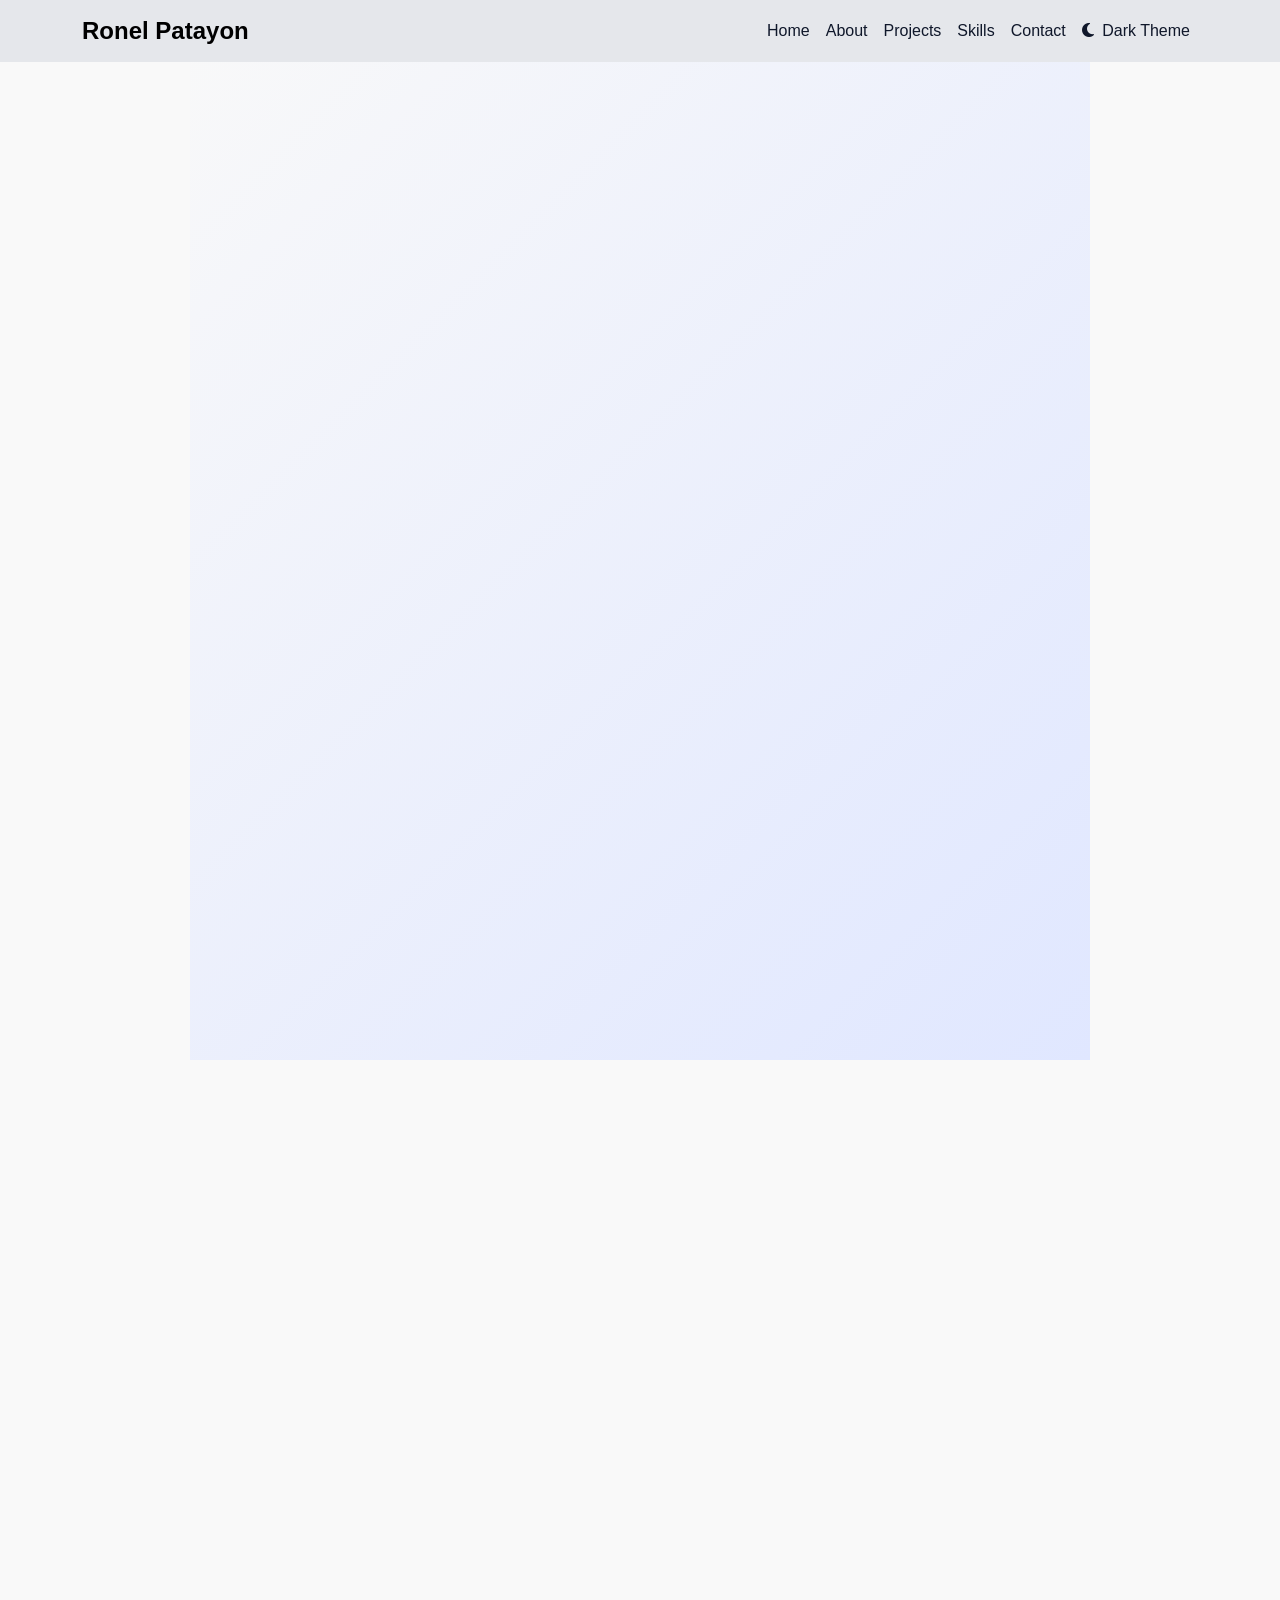
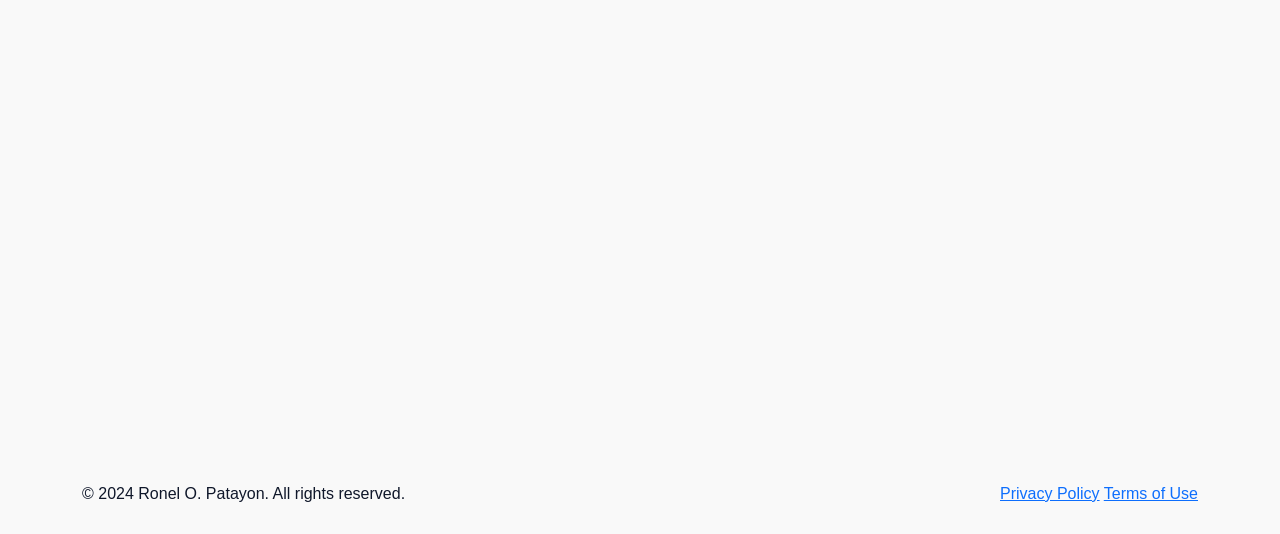
==== index.html @ f46faa44 "Update index.html Upgrade using deepseek" ====
<!DOCTYPE html>
<html lang="en">
<head>
  <meta charset="UTF-8">
  <title>Ronel O. Patayon | IT Administrator</title>
  <meta name="viewport" content="width=device-width, initial-scale=1.0">
  <meta name="description" content="IT Administrator specializing in systems development, networking, and business solutions">
  
  <!-- Google Fonts -->
  <link href="https://fonts.googleapis.com/css2?family=Inter:wght@300;400;600;700&display=swap" rel="stylesheet">
  
  <!-- Bootstrap 5 CSS -->
  <link href="https://cdn.jsdelivr.net/npm/bootstrap@5.3.1/dist/css/bootstrap.min.css" rel="stylesheet">
  
  <!-- Font Awesome 6.4 -->
  <link rel="stylesheet" href="https://cdnjs.cloudflare.com/ajax/libs/font-awesome/6.4.2/css/all.min.css">
  
  <!-- AOS Animation Library -->
  <link href="https://unpkg.com/aos@2.3.1/dist/aos.css" rel="stylesheet">
  
  <!-- Custom CSS -->
  <link rel="stylesheet" href="css/style.css">
</head>
<body>
  <!-- Navbar -->
  <nav class="navbar navbar-expand-lg fixed-top">
    <div class="container">
      <a class="navbar-brand logo" href="#">Ronel Patayon</a>
      
      <button class="navbar-toggler" type="button" data-bs-toggle="collapse" data-bs-target="#navMenu">
        <span class="navbar-toggler-icon"></span>
      </button>
      
      <div class="collapse navbar-collapse" id="navMenu">
        <ul class="navbar-nav ms-auto">
          <li class="nav-item"><a class="nav-link" href="#home">Home</a></li>
          <li class="nav-item"><a class="nav-link" href="#about">About</a></li>
          <li class="nav-item"><a class="nav-link" href="#projects">Projects</a></li>
          <li class="nav-item"><a class="nav-link" href="#skills">Skills</a></li>
          <li class="nav-item"><a class="nav-link" href="#contact">Contact</a></li>
          <li class="nav-item">
            <a class="nav-link theme-toggle" href="#" id="theme-toggle">
              <i class="fa-solid fa-moon"></i>
            </a>
          </li>
        </ul>
      </div>
    </div>
  </nav>

  <!-- Hero Section -->
  <section id="home" class="hero">
    <div class="container">
      <div class="row align-items-center min-vh-100">
        <div class="col-lg-8" data-aos="fade-up">
          <h5 class="text-primary mb-3">Welcome to my portfolio</h5>
          <h1 class="display-3 fw-bold mb-3">Ronel O. Patayon</h1>
          <h2 class="h3 text-secondary mb-4">IT Administrator | Systems & Web Developer</h2>
          <p class="lead mb-4">I build reliable, scalable systems that keep businesses running smoothly. Specializing in network infrastructure and custom business solutions.</p>
          <div class="hero-buttons">
            <a href="#projects" class="btn btn-primary btn-lg me-3">View Projects</a>
            <a href="#" class="btn btn-outline-primary btn-lg">Download Resume</a>
          </div>
          <div class="social-links mt-4">
            <a href="#" class="social-link"><i class="fab fa-github"></i></a>
            <a href="#" class="social-link"><i class="fab fa-linkedin"></i></a>
            <a href="#" class="social-link"><i class="fab fa-twitter"></i></a>
          </div>
        </div>
      </div>
    </div>
  </section>

  <!-- About Section -->
  <section id="about" class="section-padding">
    <div class="container">
      <h2 class="section-title" data-aos="fade-up">About Me</h2>
      <div class="row">
        <div class="col-lg-8 mx-auto">
          <div class="about-content" data-aos="fade-up" data-aos-delay="100">
            <p class="lead mb-4">I'm an IT professional with over 5 years of experience in network infrastructure, systems administration, and full-stack development.</p>
            
            <div class="row mt-5">
              <div class="col-md-6 mb-4" data-aos="fade-up" data-aos-delay="200">
                <div class="info-card">
                  <i class="fas fa-network-wired fa-2x text-primary mb-3"></i>
                  <h4>Network Infrastructure</h4>
                  <p>Design and implementation of secure, scalable networks using MikroTik and enterprise solutions.</p>
                </div>
              </div>
              <div class="col-md-6 mb-4" data-aos="fade-up" data-aos-delay="300">
                <div class="info-card">
                  <i class="fas fa-code fa-2x text-primary mb-3"></i>
                  <h4>Web Development</h4>
                  <p>Custom business applications, management systems, and responsive web solutions.</p>
                </div>
              </div>
            </div>
          </div>
        </div>
      </div>
    </div>
  </section>

  <!-- Projects Section -->
  <section id="projects" class="section-padding bg-alt">
    <div class="container">
      <h2 class="section-title" data-aos="fade-up">Featured Projects</h2>
      <div class="row g-4">
        <!-- Project Cards -->
        <div class="col-md-6 col-lg-4" data-aos="fade-up" data-aos-delay="100">
          <div class="project-card">
            <div class="project-content">
              <span class="badge bg-primary mb-3">PHP & MySQL</span>
              <h3 class="h4 mb-3">HR Management System</h3>
              <p class="mb-3">Comprehensive HR solution with employee records, attendance tracking, payroll integration, and automated report generation.</p>
              <div class="project-tech">
                <span>PHP</span>
                <span>MySQL</span>
                <span>Bootstrap</span>
              </div>
            </div>
          </div>
        </div>
        
        <div class="col-md-6 col-lg-4" data-aos="fade-up" data-aos-delay="200">
          <div class="project-card">
            <div class="project-content">
              <span class="badge bg-primary mb-3">Full Stack</span>
              <h3 class="h4 mb-3">Warehouse & Inventory</h3>
              <p class="mb-3">Real-time inventory tracking system with barcode scanning, stock alerts, and multi-warehouse management capabilities.</p>
              <div class="project-tech">
                <span>Laravel</span>
                <span>Vue.js</span>
                <span>PostgreSQL</span>
              </div>
            </div>
          </div>
        </div>
        
        <div class="col-md-6 col-lg-4" data-aos="fade-up" data-aos-delay="300">
          <div class="project-card">
            <div class="project-content">
              <span class="badge bg-primary mb-3">Financial System</span>
              <h3 class="h4 mb-3">Savings & Borrowing</h3>
              <p class="mb-3">Internal financial platform for cooperatives with loan management, interest calculation, and member dashboard.</p>
              <div class="project-tech">
                <span>Python</span>
                <span>Django</span>
                <span>SQLite</span>
              </div>
            </div>
          </div>
        </div>
        
        <div class="col-md-6 col-lg-4" data-aos="fade-up" data-aos-delay="400">
          <div class="project-card">
            <div class="project-content">
              <span class="badge bg-primary mb-3">Logistics</span>
              <h3 class="h4 mb-3">Vehicle Management</h3>
              <p class="mb-3">Fleet management system for tracking vehicle usage, maintenance schedules, fuel consumption, and driver assignments.</p>
              <div class="project-tech">
                <span>Node.js</span>
                <span>MongoDB</span>
                <span>Express</span>
              </div>
            </div>
          </div>
        </div>
        
        <div class="col-md-6 col-lg-4" data-aos="fade-up" data-aos-delay="500">
          <div class="project-card">
            <div class="project-content">
              <span class="badge bg-primary mb-3">Networking</span>
              <h3 class="h4 mb-3">MikroTik Network Setup</h3>
              <p class="mb-3">Enterprise network infrastructure with VLANs, multi-ISP load balancing, failover configuration, and security implementation.</p>
              <div class="project-tech">
                <span>MikroTik</span>
                <span>VLAN</span>
                <span>Firewall</span>
              </div>
            </div>
          </div>
        </div>
        
        <div class="col-md-6 col-lg-4" data-aos="fade-up" data-aos-delay="600">
          <div class="project-card">
            <div class="project-content">
              <span class="badge bg-primary mb-3">E-commerce</span>
              <h3 class="h4 mb-3">POS & Inventory System</h3>
              <p class="mb-3">Point of sale system with inventory management, sales analytics, and customer loyalty program integration.</p>
              <div class="project-tech">
                <span>React</span>
                <span>Node.js</span>
                <span>MySQL</span>
              </div>
            </div>
          </div>
        </div>
      </div>
    </div>
  </section>

  <!-- Skills Section -->
  <section id="skills" class="section-padding">
    <div class="container">
      <h2 class="section-title" data-aos="fade-up">Technical Skills</h2>
      
      <div class="skills-grid">
        <div class="skill-category" data-aos="fade-up" data-aos-delay="100">
          <h3 class="h5 mb-4">Frontend Development</h3>
          <div class="skill-item">
            <span>HTML5/CSS3</span>
            <div class="progress">
              <div class="progress-bar" style="width: 90%"></div>
            </div>
          </div>
          <div class="skill-item">
            <span>JavaScript</span>
            <div class="progress">
              <div class="progress-bar" style="width: 85%"></div>
            </div>
          </div>
          <div class="skill-item">
            <span>React/Vue</span>
            <div class="progress">
              <div class="progress-bar" style="width: 80%"></div>
            </div>
          </div>
          <div class="skill-item">
            <span>Bootstrap/Tailwind</span>
            <div class="progress">
              <div class="progress-bar" style="width: 95%"></div>
            </div>
          </div>
        </div>
        
        <div class="skill-category" data-aos="fade-up" data-aos-delay="200">
          <h3 class="h5 mb-4">Backend Development</h3>
          <div class="skill-item">
            <span>PHP</span>
            <div class="progress">
              <div class="progress-bar" style="width: 90%"></div>
            </div>
          </div>
          <div class="skill-item">
            <span>Python</span>
            <div class="progress">
              <div class="progress-bar" style="width: 75%"></div>
            </div>
          </div>
          <div class="skill-item">
            <span>Node.js</span>
            <div class="progress">
              <div class="progress-bar" style="width: 80%"></div>
            </div>
          </div>
          <div class="skill-item">
            <span>MySQL/PostgreSQL</span>
            <div class="progress">
              <div class="progress-bar" style="width: 95%"></div>
            </div>
          </div>
        </div>
        
        <div class="skill-category" data-aos="fade-up" data-aos-delay="300">
          <h3 class="h5 mb-4">Networking & Infrastructure</h3>
          <div class="skill-item">
            <span>MikroTik Configuration</span>
            <div class="progress">
              <div class="progress-bar" style="width: 95%"></div>
            </div>
          </div>
          <div class="skill-item">
            <span>Network Security</span>
            <div class="progress">
              <div class="progress-bar" style="width: 85%"></div>
            </div>
          </div>
          <div class="skill-item">
            <span>Server Administration</span>
            <div class="progress">
              <div class="progress-bar" style="width: 90%"></div>
            </div>
          </div>
          <div class="skill-item">
            <span>Cloud Services</span>
            <div class="progress">
              <div class="progress-bar" style="width: 70%"></div>
            </div>
          </div>
        </div>
      </div>
      
      <div class="tech-stack text-center mt-5" data-aos="fade-up">
        <h3 class="h5 mb-4">Technologies I Work With</h3>
        <div class="tech-icons">
          <i class="fab fa-html5" title="HTML5"></i>
          <i class="fab fa-css3-alt" title="CSS3"></i>
          <i class="fab fa-js" title="JavaScript"></i>
          <i class="fab fa-php" title="PHP"></i>
          <i class="fab fa-python" title="Python"></i>
          <i class="fab fa-laravel" title="Laravel"></i>
          <i class="fab fa-react" title="React"></i>
          <i class="fab fa-vuejs" title="Vue.js"></i>
          <i class="fab fa-node" title="Node.js"></i>
          <i class="fas fa-database" title="MySQL"></i>
          <i class="fas fa-network-wired" title="MikroTik"></i>
          <i class="fab fa-git-alt" title="Git"></i>
        </div>
      </div>
    </div>
  </section>

  <!-- Contact Section -->
  <section id="contact" class="section-padding bg-alt">
    <div class="container">
      <h2 class="section-title" data-aos="fade-up">Get In Touch</h2>
      
      <div class="row justify-content-center">
        <div class="col-lg-8">
          <div class="contact-card" data-aos="fade-up" data-aos-delay="100">
            <div class="row g-4">
              <div class="col-md-6">
                <div class="contact-info">
                  <i class="fas fa-envelope fa-2x text-primary mb-3"></i>
                  <h4>Email</h4>
                  <a href="mailto:ronel.patayon@email.com">ronel.patayon@email.com</a>
                </div>
              </div>
              <div class="col-md-6">
                <div class="contact-info">
                  <i class="fas fa-phone fa-2x text-primary mb-3"></i>
                  <h4>Phone</h4>
                  <a href="tel:+1234567890">+63 123 456 7890</a>
                </div>
              </div>
            </div>
            
            <hr class="my-4">
            
            <form class="contact-form" id="contactForm">
              <div class="row g-3">
                <div class="col-md-6">
                  <input type="text" class="form-control" placeholder="Your Name" required>
                </div>
                <div class="col-md-6">
                  <input type="email" class="form-control" placeholder="Your Email" required>
                </div>
                <div class="col-12">
                  <input type="text" class="form-control" placeholder="Subject">
                </div>
                <div class="col-12">
                  <textarea class="form-control" rows="5" placeholder="Your Message" required></textarea>
                </div>
                <div class="col-12">
                  <button type="submit" class="btn btn-primary w-100">Send Message</button>
                </div>
              </div>
            </form>
          </div>
        </div>
      </div>
    </div>
  </section>

  <!-- Footer -->
  <footer class="footer">
    <div class="container">
      <div class="row align-items-center">
        <div class="col-md-6">
          <p class="mb-0">&copy; 2024 Ronel O. Patayon. All rights reserved.</p>
        </div>
        <div class="col-md-6 text-md-end">
          <a href="#" class="footer-link">Privacy Policy</a>
          <a href="#" class="footer-link">Terms of Use</a>
        </div>
      </div>
    </div>
  </footer>

  <!-- Scripts -->
  <script src="https://cdn.jsdelivr.net/npm/bootstrap@5.3.1/dist/js/bootstrap.bundle.min.js"></script>
  <script src="https://unpkg.com/aos@2.3.1/dist/aos.js"></script>
  <script src="js/script.js"></script>
</body>
</html>
---- css/style.css ----
/* Google Font */
body {
  font-family: 'Poppins', sans-serif;
  background: #0f172a; /* Dark mode background */
  color: #e5e7eb;
  transition: background 0.5s ease, color 0.5s ease;
}

/* Navbar */
.navbar {
  background: #020617;
  transition: background 0.5s ease;
}

.navbar .nav-link {
  color: #e5e7eb !important;
}

.navbar .logo {
  font-weight: 600;
  font-size: 1.5rem;
}

/* Hero Section with gradient */
.hero {
  padding: 5rem 2rem;
  text-align: center;
  background: linear-gradient(135deg, #0f172a, #1e293b);
  color: #e5e7eb;
  transition: background 0.5s ease, color 0.5s ease;
}

.hero .role {
  color: #38bdf8;
  font-weight: 600;
}

.hero .tagline {
  font-style: italic;
}

/* Buttons */
.btn-primary {
  background: #38bdf8;
  border: none;
  color: #020617;
  transition: background 0.3s, color 0.3s;
}

.btn-outline-primary {
  border: 1px solid #38bdf8;
  color: #38bdf8;
  transition: border 0.3s, color 0.3s;
}

.btn-outline-light {
  border: 1px solid #e5e7eb;
  color: #e5e7eb;
  transition: border 0.3s, color 0.3s;
}

/* Sections */
section {
  max-width: 900px;
  margin: auto;
  padding: 3rem 2rem;
  transition: background 0.5s ease, color 0.5s ease;
}

/* Project cards */
.project-card {
  transition: transform 0.3s, box-shadow 0.3s;
}

.project-card:hover {
  transform: translateY(-5px);
  box-shadow: 0 10px 20px rgba(0,0,0,0.2);
}

/* Light mode */
body.light-mode {
  background: #f9f9f9;
  color: #0f172a;
}

body.light-mode .navbar {
  background: #e5e7eb;
}

body.light-mode .navbar .nav-link {
  color: #0f172a !important;
}

body.light-mode .hero {
  background: linear-gradient(135deg, #f9f9f9, #e0e7ff);
  color: #0f172a;
}

body.light-mode .btn-primary {
  background: #0f172a;
  color: #f9f9f9;
}

body.light-mode .btn-outline-primary {
  border: 1px solid #0f172a;
  color: #0f172a;
}

body.light-mode .btn-outline-light {
  border: 1px solid #0f172a;
  color: #0f172a;
}
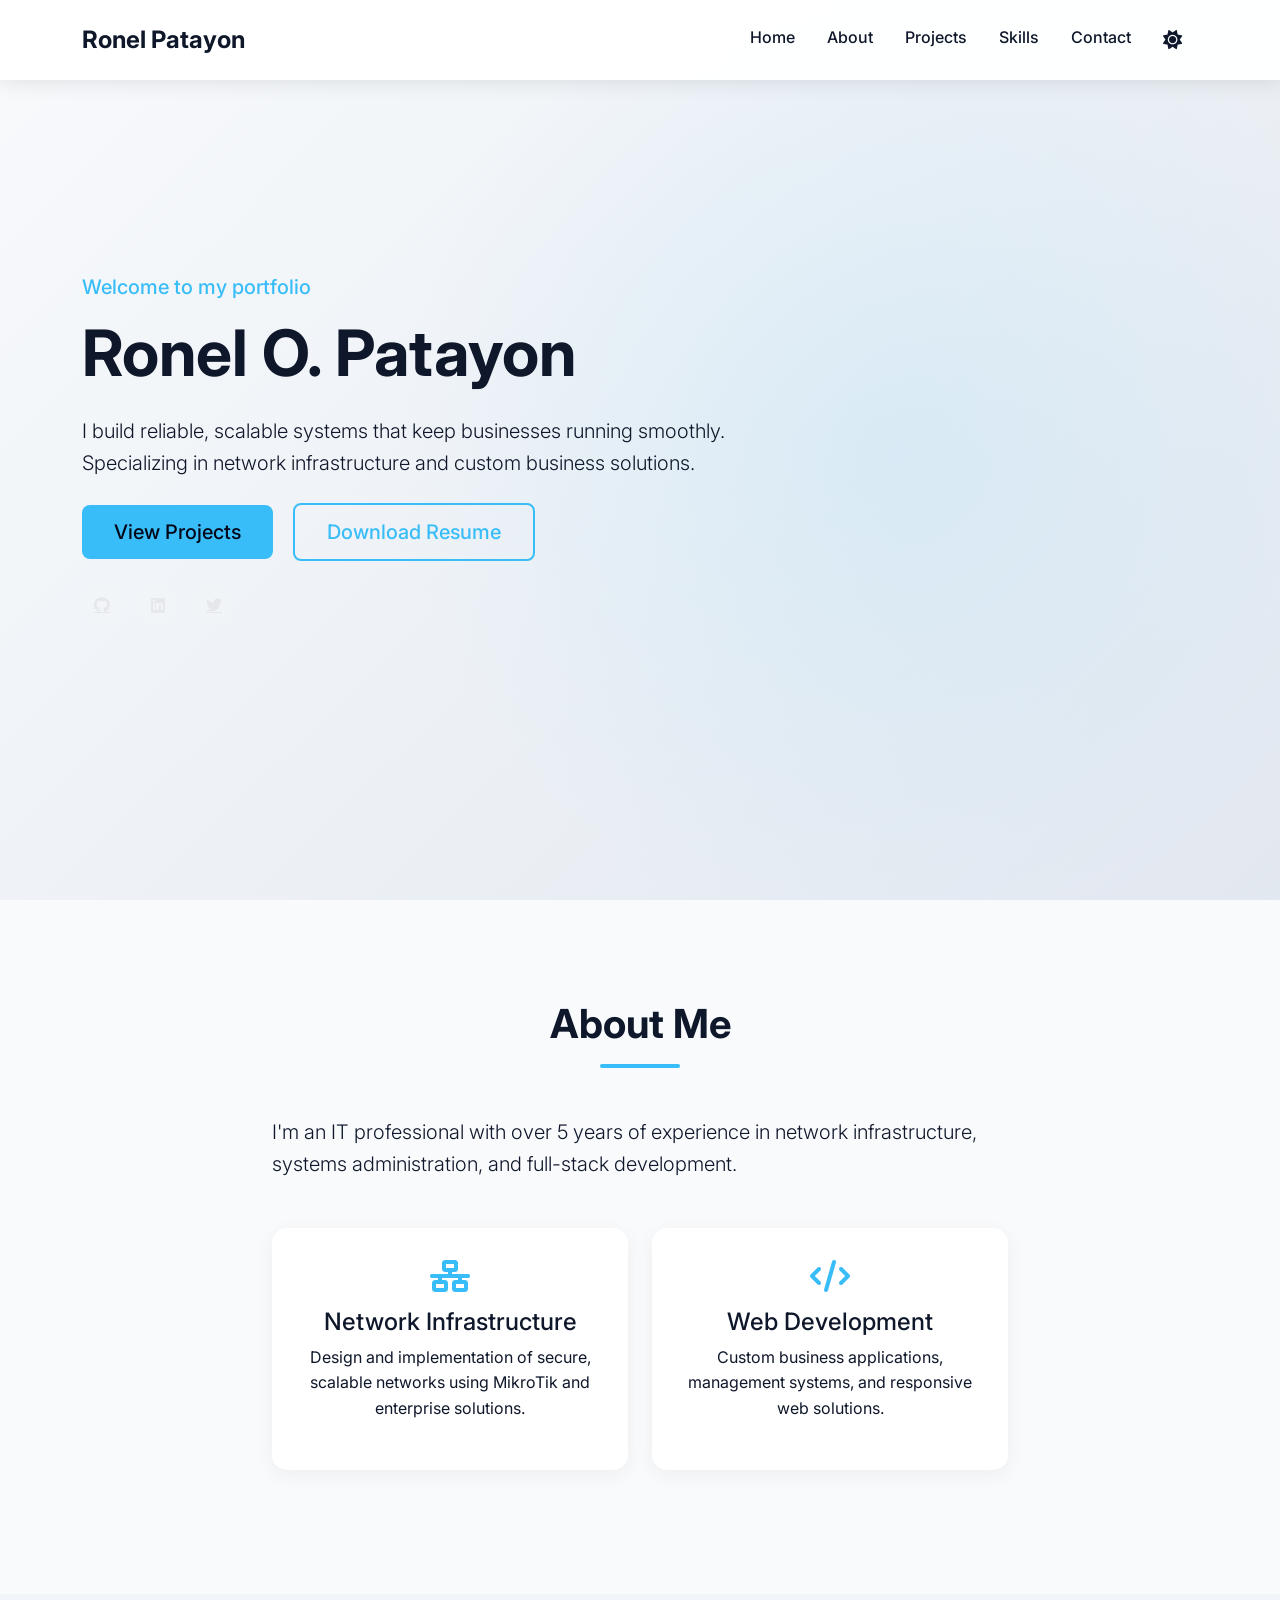
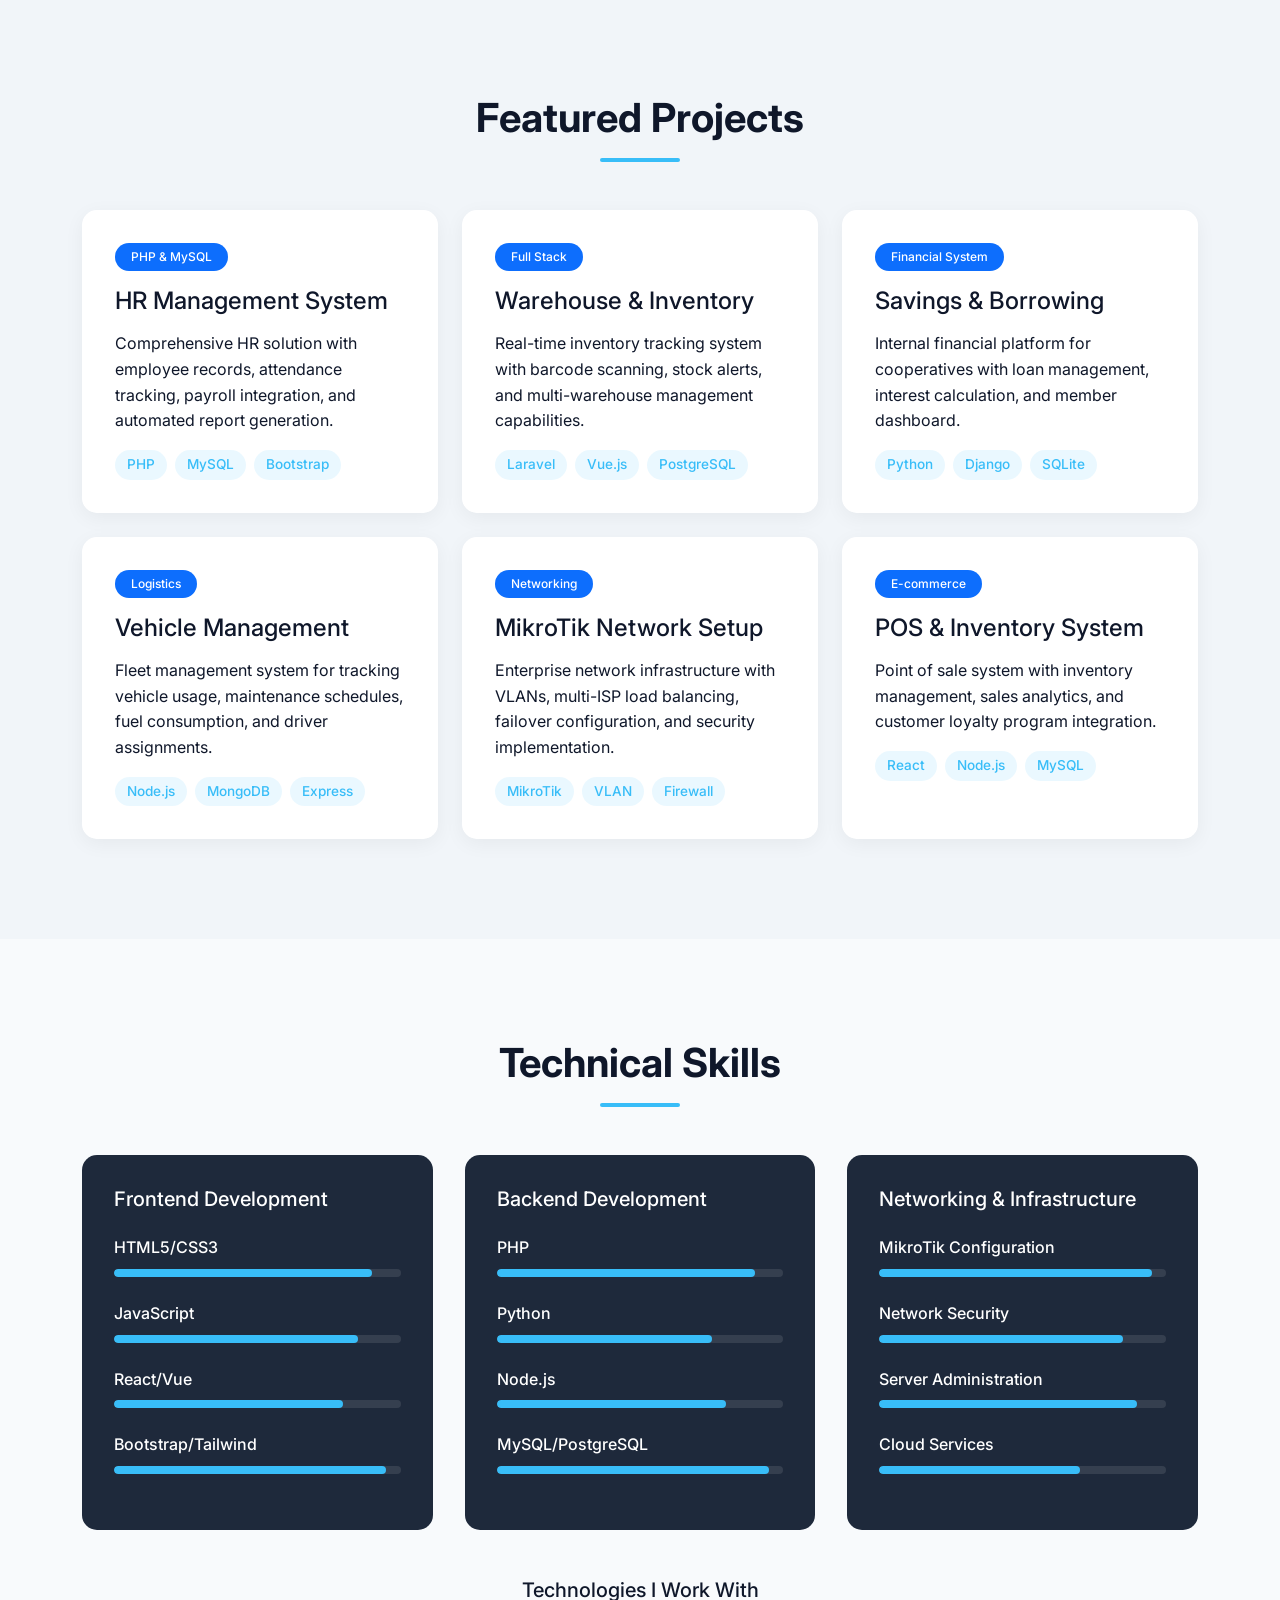
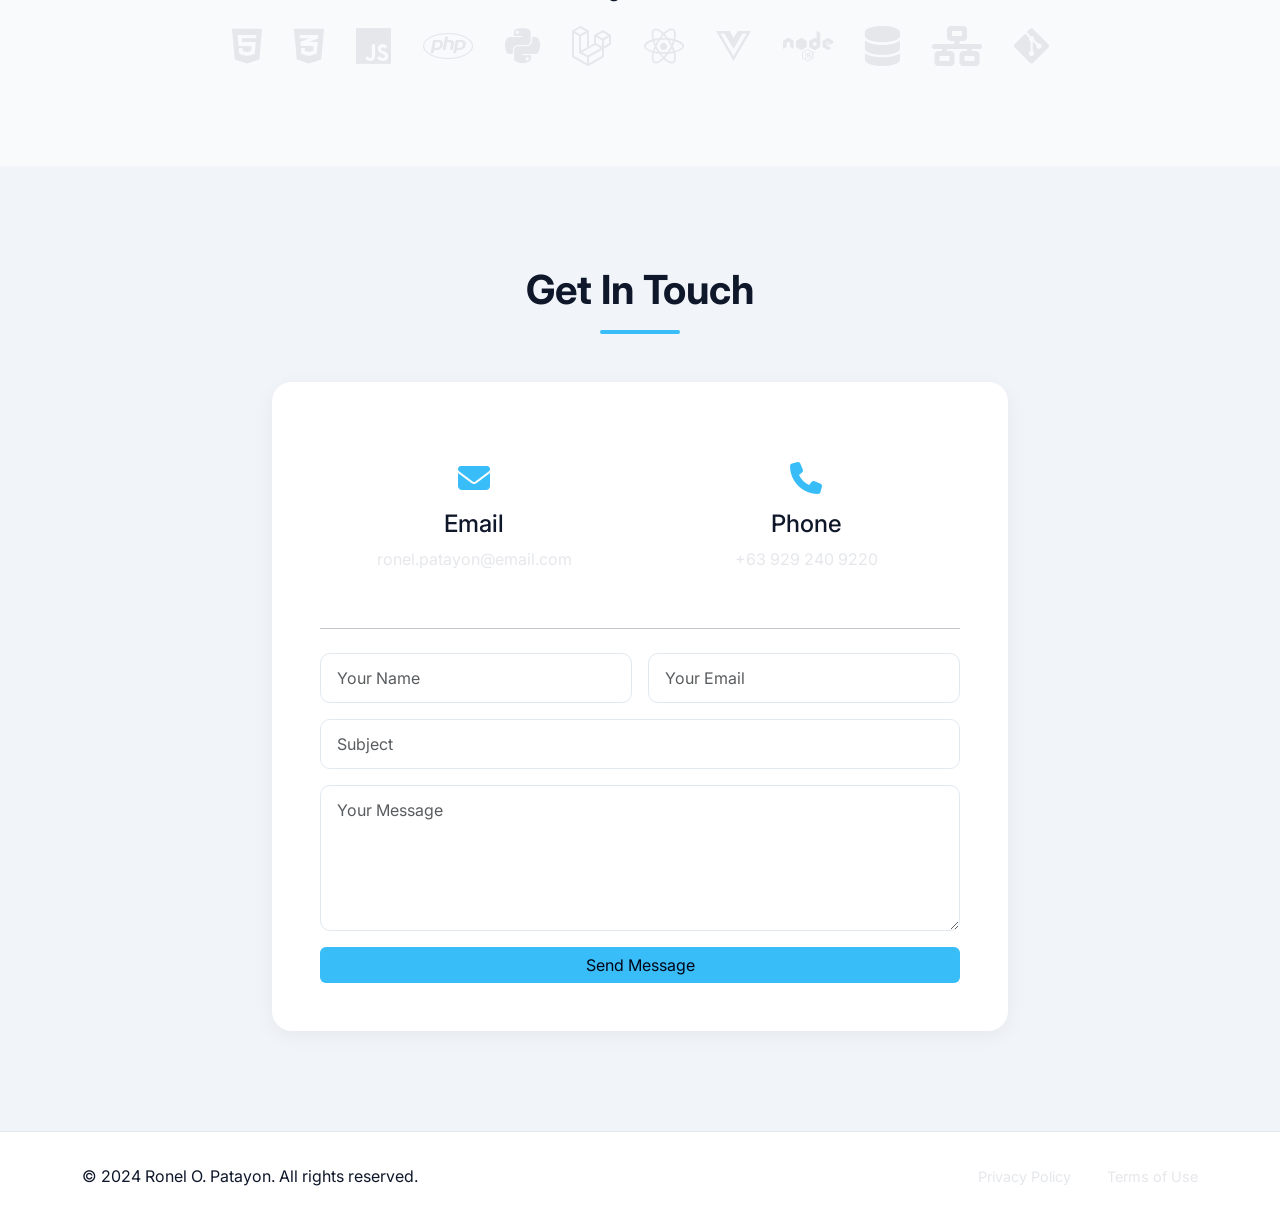
==== commit 6f565fec: "Update index.html Updated Profile." ====
--- a/index.html
+++ b/index.html
@@ -329,10 +329,10 @@
                 </div>
               </div>
               <div class="col-md-6">
-                <div class="contact-info">
+                <div class="contact-info"> 
                   <i class="fas fa-phone fa-2x text-primary mb-3"></i>
                   <h4>Phone</h4>
-                  <a href="tel:+1234567890">+63 123 456 7890</a>
+                  <a href="tel:+639292409220">+63 929 240 9220</a>
                 </div>
               </div>
             </div>
--- a/css/style.css
+++ b/css/style.css
@@ -1,112 +1,464 @@
-/* Google Font */
+/* Reset and Base Styles */
+* {
+  margin: 0;
+  padding: 0;
+  box-sizing: border-box;
+}
+
+:root {
+  --primary-color: #38bdf8;
+  --primary-dark: #0284c7;
+  --dark-bg: #0f172a;
+  --dark-surface: #1e293b;
+  --dark-text: #e5e7eb;
+  --light-bg: #f8fafc;
+  --light-surface: #ffffff;
+  --light-text: #0f172a;
+  --transition: all 0.3s ease;
+}
+
 body {
-  font-family: 'Poppins', sans-serif;
-  background: #0f172a; /* Dark mode background */
-  color: #e5e7eb;
-  transition: background 0.5s ease, color 0.5s ease;
+  font-family: 'Inter', sans-serif;
+  background: var(--dark-bg);
+  color: var(--dark-text);
+  transition: var(--transition);
+  line-height: 1.6;
+}
+
+/* Light Mode */
+body.light-mode {
+  background: var(--light-bg);
+  color: var(--light-text);
+}
+
+body.light-mode .navbar {
+  background: var(--light-surface);
+  box-shadow: 0 2px 20px rgba(0,0,0,0.1);
+}
+
+body.light-mode .nav-link {
+  color: var(--light-text) !important;
+}
+
+body.light-mode .navbar .logo {
+  color: var(--light-text);
+}
+
+body.light-mode .hero {
+  background: linear-gradient(135deg, #f8fafc 0%, #e2e8f0 100%);
+}
+
+body.light-mode .project-card,
+body.light-mode .info-card,
+body.light-mode .contact-card {
+  background: var(--light-surface);
+  box-shadow: 0 5px 20px rgba(0,0,0,0.05);
+}
+
+body.light-mode .bg-alt {
+  background: #f1f5f9;
+}
+
+body.light-mode .footer {
+  background: var(--light-surface);
+  border-top: 1px solid #e2e8f0;
 }
 
 /* Navbar */
 .navbar {
-  background: #020617;
-  transition: background 0.5s ease;
-}
-
-.navbar .nav-link {
-  color: #e5e7eb !important;
+  background: rgba(2, 6, 23, 0.95);
+  backdrop-filter: blur(10px);
+  padding: 1rem 0;
+  transition: var(--transition);
 }
 
 .navbar .logo {
-  font-weight: 600;
+  font-weight: 700;
   font-size: 1.5rem;
-}
-
-/* Hero Section with gradient */
+  color: var(--dark-text);
+  text-decoration: none;
+}
+
+.nav-link {
+  color: var(--dark-text) !important;
+  font-weight: 500;
+  padding: 0.5rem 1rem !important;
+  transition: var(--transition);
+  position: relative;
+}
+
+.nav-link::after {
+  content: '';
+  position: absolute;
+  bottom: 0;
+  left: 50%;
+  transform: translateX(-50%);
+  width: 0;
+  height: 2px;
+  background: var(--primary-color);
+  transition: var(--transition);
+}
+
+.nav-link:hover::after {
+  width: 70%;
+}
+
+.theme-toggle {
+  font-size: 1.2rem;
+}
+
+/* Hero Section */
 .hero {
-  padding: 5rem 2rem;
-  text-align: center;
-  background: linear-gradient(135deg, #0f172a, #1e293b);
-  color: #e5e7eb;
-  transition: background 0.5s ease, color 0.5s ease;
-}
-
-.hero .role {
-  color: #38bdf8;
-  font-weight: 600;
-}
-
-.hero .tagline {
-  font-style: italic;
-}
-
-/* Buttons */
+  min-height: 100vh;
+  display: flex;
+  align-items: center;
+  background: linear-gradient(135deg, #0f172a 0%, #1e293b 100%);
+  position: relative;
+  overflow: hidden;
+}
+
+.hero::before {
+  content: '';
+  position: absolute;
+  width: 100%;
+  height: 100%;
+  background: radial-gradient(circle at 70% 50%, rgba(56, 189, 248, 0.1) 0%, transparent 50%);
+}
+
+.text-primary {
+  color: var(--primary-color) !important;
+}
+
+.text-secondary {
+  color: #94a3b8 !important;
+}
+
+.hero-buttons .btn {
+  padding: 0.75rem 2rem;
+  font-weight: 500;
+  border-radius: 8px;
+}
+
 .btn-primary {
-  background: #38bdf8;
+  background: var(--primary-color);
   border: none;
   color: #020617;
-  transition: background 0.3s, color 0.3s;
+  transition: var(--transition);
+}
+
+.btn-primary:hover {
+  background: var(--primary-dark);
+  transform: translateY(-2px);
+  box-shadow: 0 5px 15px rgba(56, 189, 248, 0.3);
 }
 
 .btn-outline-primary {
-  border: 1px solid #38bdf8;
-  color: #38bdf8;
-  transition: border 0.3s, color 0.3s;
-}
-
-.btn-outline-light {
-  border: 1px solid #e5e7eb;
-  color: #e5e7eb;
-  transition: border 0.3s, color 0.3s;
+  border: 2px solid var(--primary-color);
+  color: var(--primary-color);
+  transition: var(--transition);
+}
+
+.btn-outline-primary:hover {
+  background: var(--primary-color);
+  color: #020617;
+  transform: translateY(-2px);
+}
+
+/* Social Links */
+.social-links {
+  display: flex;
+  gap: 1rem;
+}
+
+.social-link {
+  display: inline-flex;
+  align-items: center;
+  justify-content: center;
+  width: 40px;
+  height: 40px;
+  border-radius: 50%;
+  background: rgba(255,255,255,0.1);
+  color: var(--dark-text);
+  transition: var(--transition);
+}
+
+.social-link:hover {
+  background: var(--primary-color);
+  color: #020617;
+  transform: translateY(-3px);
 }
 
 /* Sections */
-section {
-  max-width: 900px;
-  margin: auto;
-  padding: 3rem 2rem;
-  transition: background 0.5s ease, color 0.5s ease;
-}
-
-/* Project cards */
+.section-padding {
+  padding: 100px 0;
+}
+
+.bg-alt {
+  background: #020617;
+}
+
+.section-title {
+  font-size: 2.5rem;
+  font-weight: 700;
+  margin-bottom: 3rem;
+  text-align: center;
+  position: relative;
+}
+
+.section-title::after {
+  content: '';
+  display: block;
+  width: 80px;
+  height: 4px;
+  background: var(--primary-color);
+  margin: 1rem auto 0;
+  border-radius: 2px;
+}
+
+/* About Section */
+.info-card {
+  background: var(--dark-surface);
+  padding: 2rem;
+  border-radius: 15px;
+  text-align: center;
+  transition: var(--transition);
+  height: 100%;
+}
+
+.info-card:hover {
+  transform: translateY(-5px);
+  box-shadow: 0 10px 30px rgba(0,0,0,0.3);
+}
+
+/* Project Cards */
 .project-card {
-  transition: transform 0.3s, box-shadow 0.3s;
+  background: var(--dark-surface);
+  border-radius: 15px;
+  overflow: hidden;
+  transition: var(--transition);
+  height: 100%;
+  border: 1px solid rgba(255,255,255,0.05);
 }
 
 .project-card:hover {
+  transform: translateY(-10px);
+  box-shadow: 0 20px 40px rgba(0,0,0,0.4);
+}
+
+.project-content {
+  padding: 2rem;
+}
+
+.project-tech {
+  display: flex;
+  flex-wrap: wrap;
+  gap: 0.5rem;
+  margin-top: 1rem;
+}
+
+.project-tech span {
+  background: rgba(56, 189, 248, 0.1);
+  color: var(--primary-color);
+  padding: 0.25rem 0.75rem;
+  border-radius: 20px;
+  font-size: 0.85rem;
+  font-weight: 500;
+}
+
+.badge {
+  padding: 0.5rem 1rem;
+  font-weight: 500;
+  border-radius: 30px;
+}
+
+/* Skills Section */
+.skills-grid {
+  display: grid;
+  grid-template-columns: repeat(auto-fit, minmax(300px, 1fr));
+  gap: 2rem;
+  color: white;
+}
+
+.skill-category {
+  background: var(--dark-surface);
+  padding: 2rem;
+  border-radius: 15px;
+}
+
+.skill-item {
+  margin-bottom: 1.5rem;
+}
+
+.skill-item span {
+  display: block;
+  margin-bottom: 0.5rem;
+  font-weight: 500;
+}
+
+.progress {
+  height: 8px;
+  background: rgba(255,255,255,0.1);
+  border-radius: 4px;
+  overflow: hidden;
+}
+
+.progress-bar {
+  background: var(--primary-color);
+  border-radius: 4px;
+  transition: width 1s ease;
+}
+
+.tech-icons {
+  display: flex;
+  flex-wrap: wrap;
+  justify-content: center;
+  gap: 2rem;
+}
+
+.tech-icons i {
+  font-size: 2.5rem;
+  transition: var(--transition);
+  color: var(--dark-text);
+}
+
+.tech-icons i:hover {
+  color: var(--primary-color);
   transform: translateY(-5px);
-  box-shadow: 0 10px 20px rgba(0,0,0,0.2);
-}
-
-/* Light mode */
-body.light-mode {
-  background: #f9f9f9;
-  color: #0f172a;
-}
-
-body.light-mode .navbar {
-  background: #e5e7eb;
-}
-
-body.light-mode .navbar .nav-link {
-  color: #0f172a !important;
-}
-
-body.light-mode .hero {
-  background: linear-gradient(135deg, #f9f9f9, #e0e7ff);
-  color: #0f172a;
-}
-
-body.light-mode .btn-primary {
-  background: #0f172a;
-  color: #f9f9f9;
-}
-
-body.light-mode .btn-outline-primary {
-  border: 1px solid #0f172a;
-  color: #0f172a;
-}
-
-body.light-mode .btn-outline-light {
-  border: 1px solid #0f172a;
-  color: #0f172a;
-}
+}
+
+/* Contact Section */
+.contact-card {
+  background: var(--dark-surface);
+  border-radius: 20px;
+  padding: 3rem;
+}
+
+.contact-info {
+  text-align: center;
+  padding: 2rem;
+  border-radius: 15px;
+  background: rgba(255,255,255,0.02);
+  transition: var(--transition);
+}
+
+.contact-info:hover {
+  background: rgba(56, 189, 248, 0.1);
+  transform: translateY(-5px);
+}
+
+.contact-info a {
+  color: var(--dark-text);
+  text-decoration: none;
+  transition: var(--transition);
+}
+
+.contact-info a:hover {
+  color: var(--primary-color);
+}
+
+.contact-form .form-control {
+  background: rgba(255,255,255,0.05);
+  border: 1px solid rgba(255,255,255,0.1);
+  border-radius: 10px;
+  padding: 0.75rem 1rem;
+  color: var(--dark-text);
+  transition: var(--transition);
+}
+
+.contact-form .form-control:focus {
+  background: rgba(255,255,255,0.1);
+  border-color: var(--primary-color);
+  box-shadow: none;
+  outline: none;
+}
+
+body.light-mode .contact-form .form-control {
+  background: #ffffff;
+  border-color: #e2e8f0;
+  color: var(--light-text);
+}
+
+/* Footer */
+.footer {
+  background: #020617;
+  padding: 2rem 0;
+  border-top: 1px solid rgba(255,255,255,0.05);
+}
+
+.footer-link {
+  color: var(--dark-text);
+  text-decoration: none;
+  margin-left: 2rem;
+  transition: var(--transition);
+  font-size: 0.9rem;
+}
+
+.footer-link:hover {
+  color: var(--primary-color);
+}
+
+/* Responsive Design */
+@media (max-width: 768px) {
+  .section-title {
+    font-size: 2rem;
+  }
+  
+  .hero h1 {
+    font-size: 2.5rem;
+  }
+  
+  .hero-buttons .btn {
+    display: block;
+    margin: 1rem 0;
+    width: 100%;
+  }
+  
+  .hero-buttons .btn:first-child {
+    margin-bottom: 1rem;
+  }
+  
+  .social-links {
+    justify-content: center;
+  }
+  
+  .footer-link {
+    display: block;
+    margin: 1rem 0 0 0;
+  }
+  
+  .contact-card {
+    padding: 2rem;
+  }
+  
+  .skills-grid {
+    grid-template-columns: 1fr;
+  }
+}
+
+/* Animations */
+[data-aos] {
+  opacity: 0;
+  transition-property: opacity, transform;
+}
+
+[data-aos].aos-animate {
+  opacity: 1;
+}
+
+/* Custom Scrollbar */
+::-webkit-scrollbar {
+  width: 10px;
+}
+
+::-webkit-scrollbar-track {
+  background: var(--dark-surface);
+}
+
+::-webkit-scrollbar-thumb {
+  background: var(--primary-color);
+  border-radius: 5px;
+}
+
+::-webkit-scrollbar-thumb:hover {
+  background: var(--primary-dark);
+}
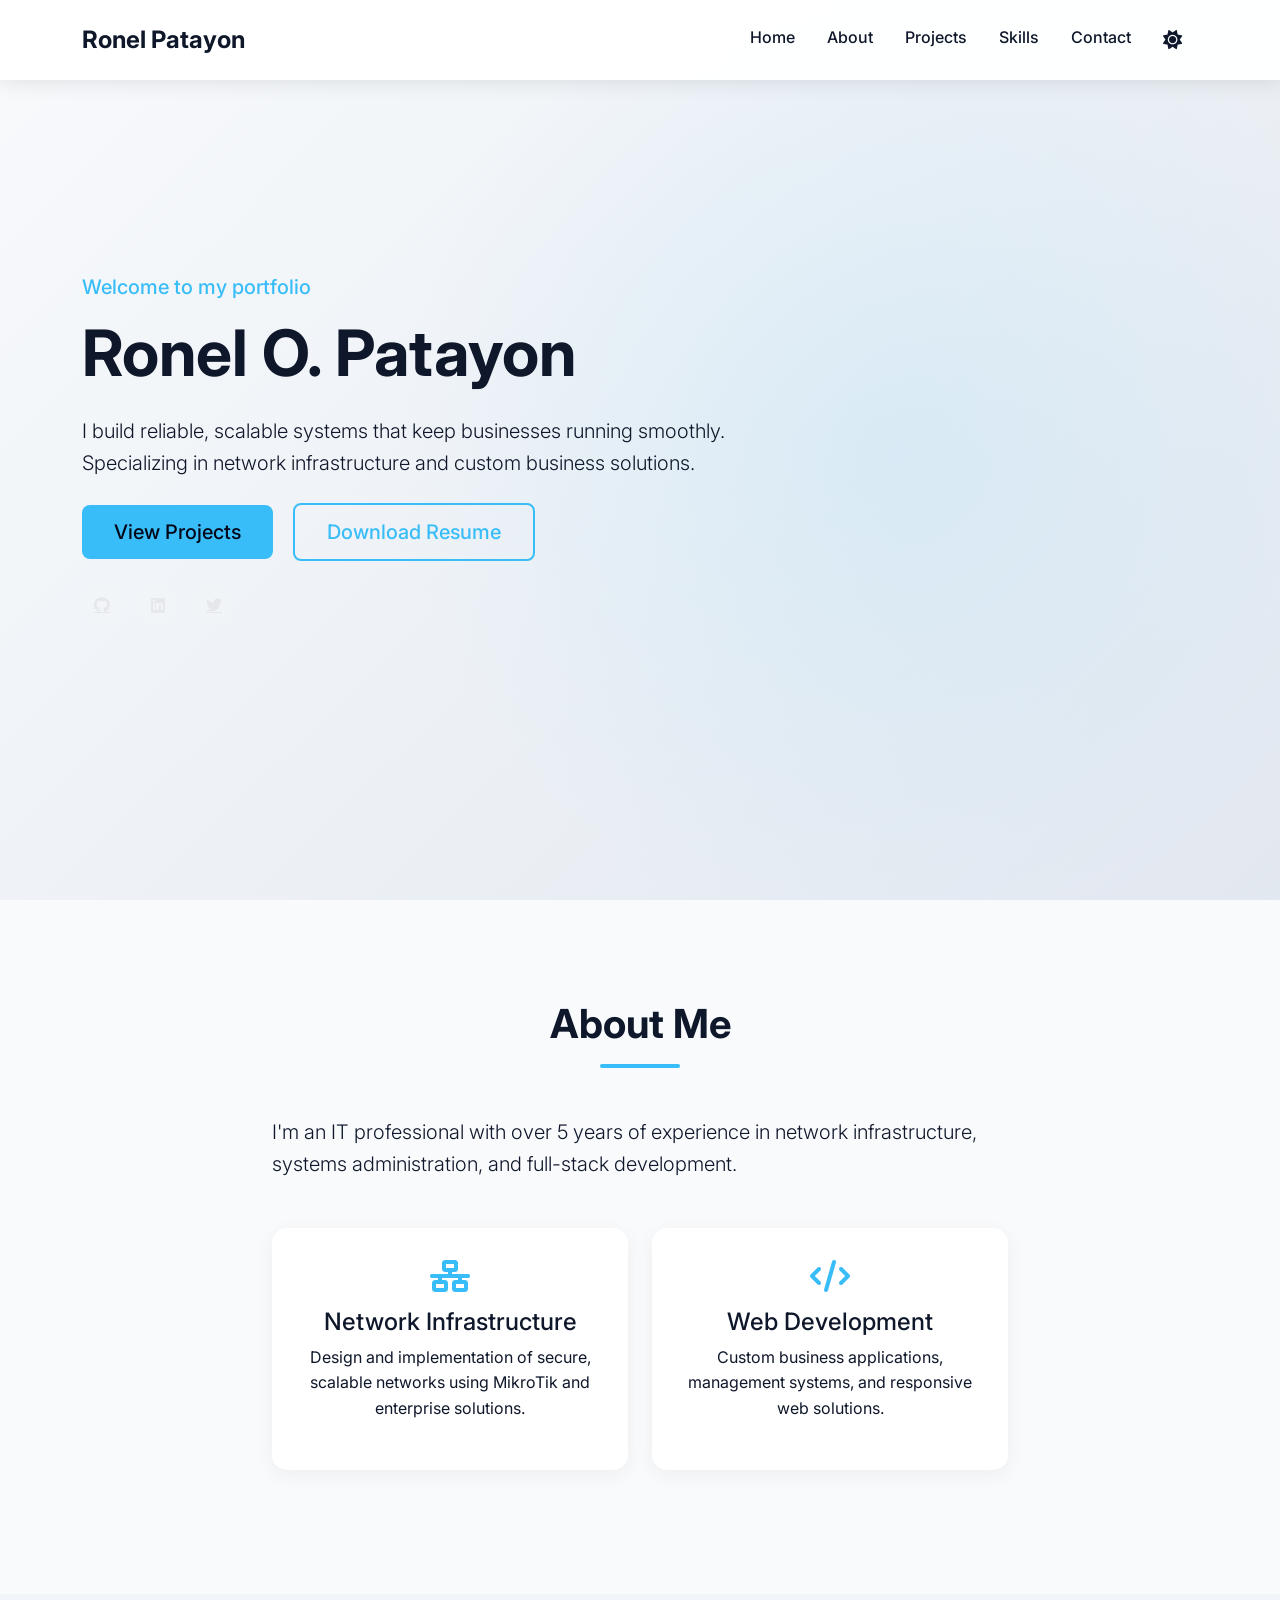
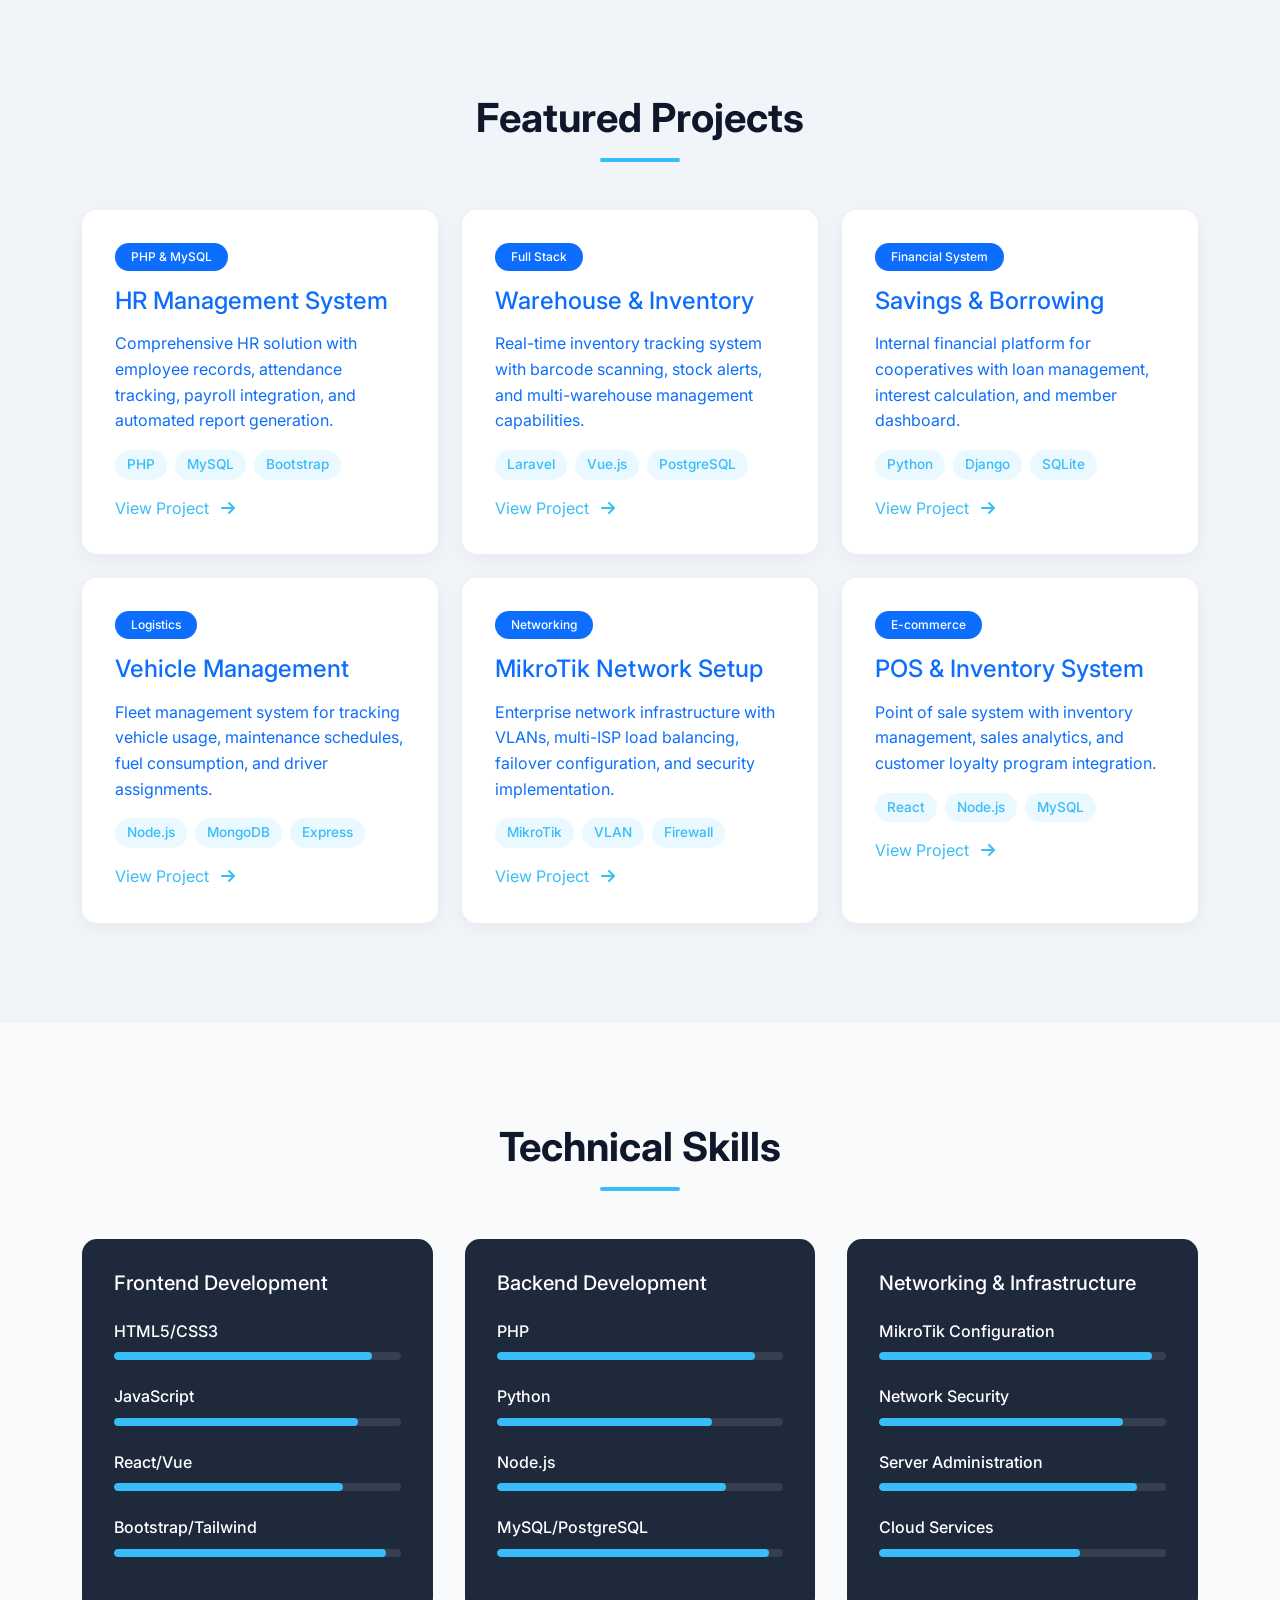
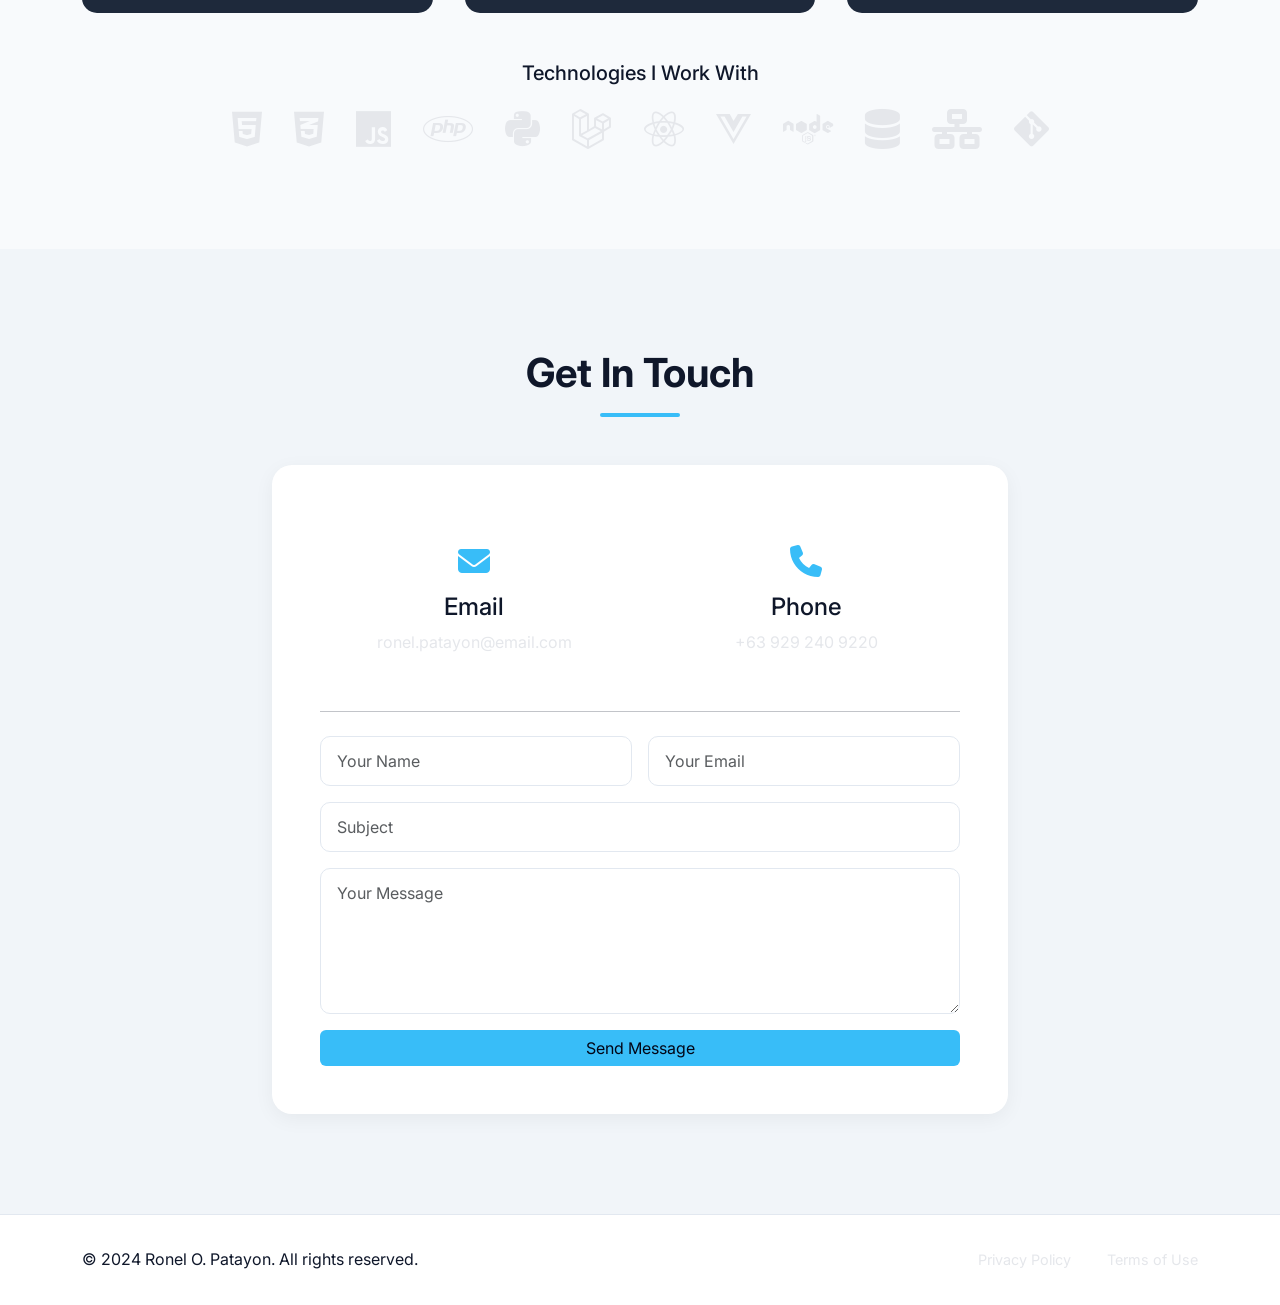
==== commit eb3ca904: "Update index.html Add project link" ====
--- a/index.html
+++ b/index.html
@@ -103,12 +103,14 @@
   </section>
 
   <!-- Projects Section -->
-  <section id="projects" class="section-padding bg-alt">
-    <div class="container">
-      <h2 class="section-title" data-aos="fade-up">Featured Projects</h2>
-      <div class="row g-4">
-        <!-- Project Cards -->
-        <div class="col-md-6 col-lg-4" data-aos="fade-up" data-aos-delay="100">
+ <!-- Projects Section -->
+<section id="projects" class="section-padding bg-alt">
+  <div class="container">
+    <h2 class="section-title" data-aos="fade-up">Featured Projects</h2>
+    <div class="row g-4">
+      <!-- HR Management System -->
+      <div class="col-md-6 col-lg-4" data-aos="fade-up" data-aos-delay="100">
+        <a href="hrms.html" class="text-decoration-none">
           <div class="project-card">
             <div class="project-content">
               <span class="badge bg-primary mb-3">PHP & MySQL</span>
@@ -119,11 +121,17 @@
                 <span>MySQL</span>
                 <span>Bootstrap</span>
               </div>
-            </div>
-          </div>
-        </div>
-        
-        <div class="col-md-6 col-lg-4" data-aos="fade-up" data-aos-delay="200">
+              <div class="project-link mt-3">
+                <span class="text-primary">View Project <i class="fas fa-arrow-right ms-2"></i></span>
+              </div>
+            </div>
+          </div>
+        </a>
+      </div>
+      
+      <!-- Warehouse & Inventory -->
+      <div class="col-md-6 col-lg-4" data-aos="fade-up" data-aos-delay="200">
+        <a href="warehouse.html" class="text-decoration-none">
           <div class="project-card">
             <div class="project-content">
               <span class="badge bg-primary mb-3">Full Stack</span>
@@ -134,11 +142,17 @@
                 <span>Vue.js</span>
                 <span>PostgreSQL</span>
               </div>
-            </div>
-          </div>
-        </div>
-        
-        <div class="col-md-6 col-lg-4" data-aos="fade-up" data-aos-delay="300">
+              <div class="project-link mt-3">
+                <span class="text-primary">View Project <i class="fas fa-arrow-right ms-2"></i></span>
+              </div>
+            </div>
+          </div>
+        </a>
+      </div>
+      
+      <!-- Savings & Borrowing -->
+      <div class="col-md-6 col-lg-4" data-aos="fade-up" data-aos-delay="300">
+        <a href="savings-borrowing.html" class="text-decoration-none">
           <div class="project-card">
             <div class="project-content">
               <span class="badge bg-primary mb-3">Financial System</span>
@@ -149,11 +163,17 @@
                 <span>Django</span>
                 <span>SQLite</span>
               </div>
-            </div>
-          </div>
-        </div>
-        
-        <div class="col-md-6 col-lg-4" data-aos="fade-up" data-aos-delay="400">
+              <div class="project-link mt-3">
+                <span class="text-primary">View Project <i class="fas fa-arrow-right ms-2"></i></span>
+              </div>
+            </div>
+          </div>
+        </a>
+      </div>
+      
+      <!-- Vehicle Management -->
+      <div class="col-md-6 col-lg-4" data-aos="fade-up" data-aos-delay="400">
+        <a href="vehicle-management.html" class="text-decoration-none">
           <div class="project-card">
             <div class="project-content">
               <span class="badge bg-primary mb-3">Logistics</span>
@@ -164,11 +184,17 @@
                 <span>MongoDB</span>
                 <span>Express</span>
               </div>
-            </div>
-          </div>
-        </div>
-        
-        <div class="col-md-6 col-lg-4" data-aos="fade-up" data-aos-delay="500">
+              <div class="project-link mt-3">
+                <span class="text-primary">View Project <i class="fas fa-arrow-right ms-2"></i></span>
+              </div>
+            </div>
+          </div>
+        </a>
+      </div>
+      
+      <!-- MikroTik Network -->
+      <div class="col-md-6 col-lg-4" data-aos="fade-up" data-aos-delay="500">
+        <a href="mikrotik-network.html" class="text-decoration-none">
           <div class="project-card">
             <div class="project-content">
               <span class="badge bg-primary mb-3">Networking</span>
@@ -179,11 +205,17 @@
                 <span>VLAN</span>
                 <span>Firewall</span>
               </div>
-            </div>
-          </div>
-        </div>
-        
-        <div class="col-md-6 col-lg-4" data-aos="fade-up" data-aos-delay="600">
+              <div class="project-link mt-3">
+                <span class="text-primary">View Project <i class="fas fa-arrow-right ms-2"></i></span>
+              </div>
+            </div>
+          </div>
+        </a>
+      </div>
+      
+      <!-- POS & Inventory -->
+      <div class="col-md-6 col-lg-4" data-aos="fade-up" data-aos-delay="600">
+        <a href="pos-inventory.html" class="text-decoration-none">
           <div class="project-card">
             <div class="project-content">
               <span class="badge bg-primary mb-3">E-commerce</span>
@@ -194,12 +226,16 @@
                 <span>Node.js</span>
                 <span>MySQL</span>
               </div>
-            </div>
-          </div>
-        </div>
-      </div>
-    </div>
-  </section>
+              <div class="project-link mt-3">
+                <span class="text-primary">View Project <i class="fas fa-arrow-right ms-2"></i></span>
+              </div>
+            </div>
+          </div>
+        </a>
+      </div>
+    </div>
+  </div>
+</section>
 
   <!-- Skills Section -->
   <section id="skills" class="section-padding">
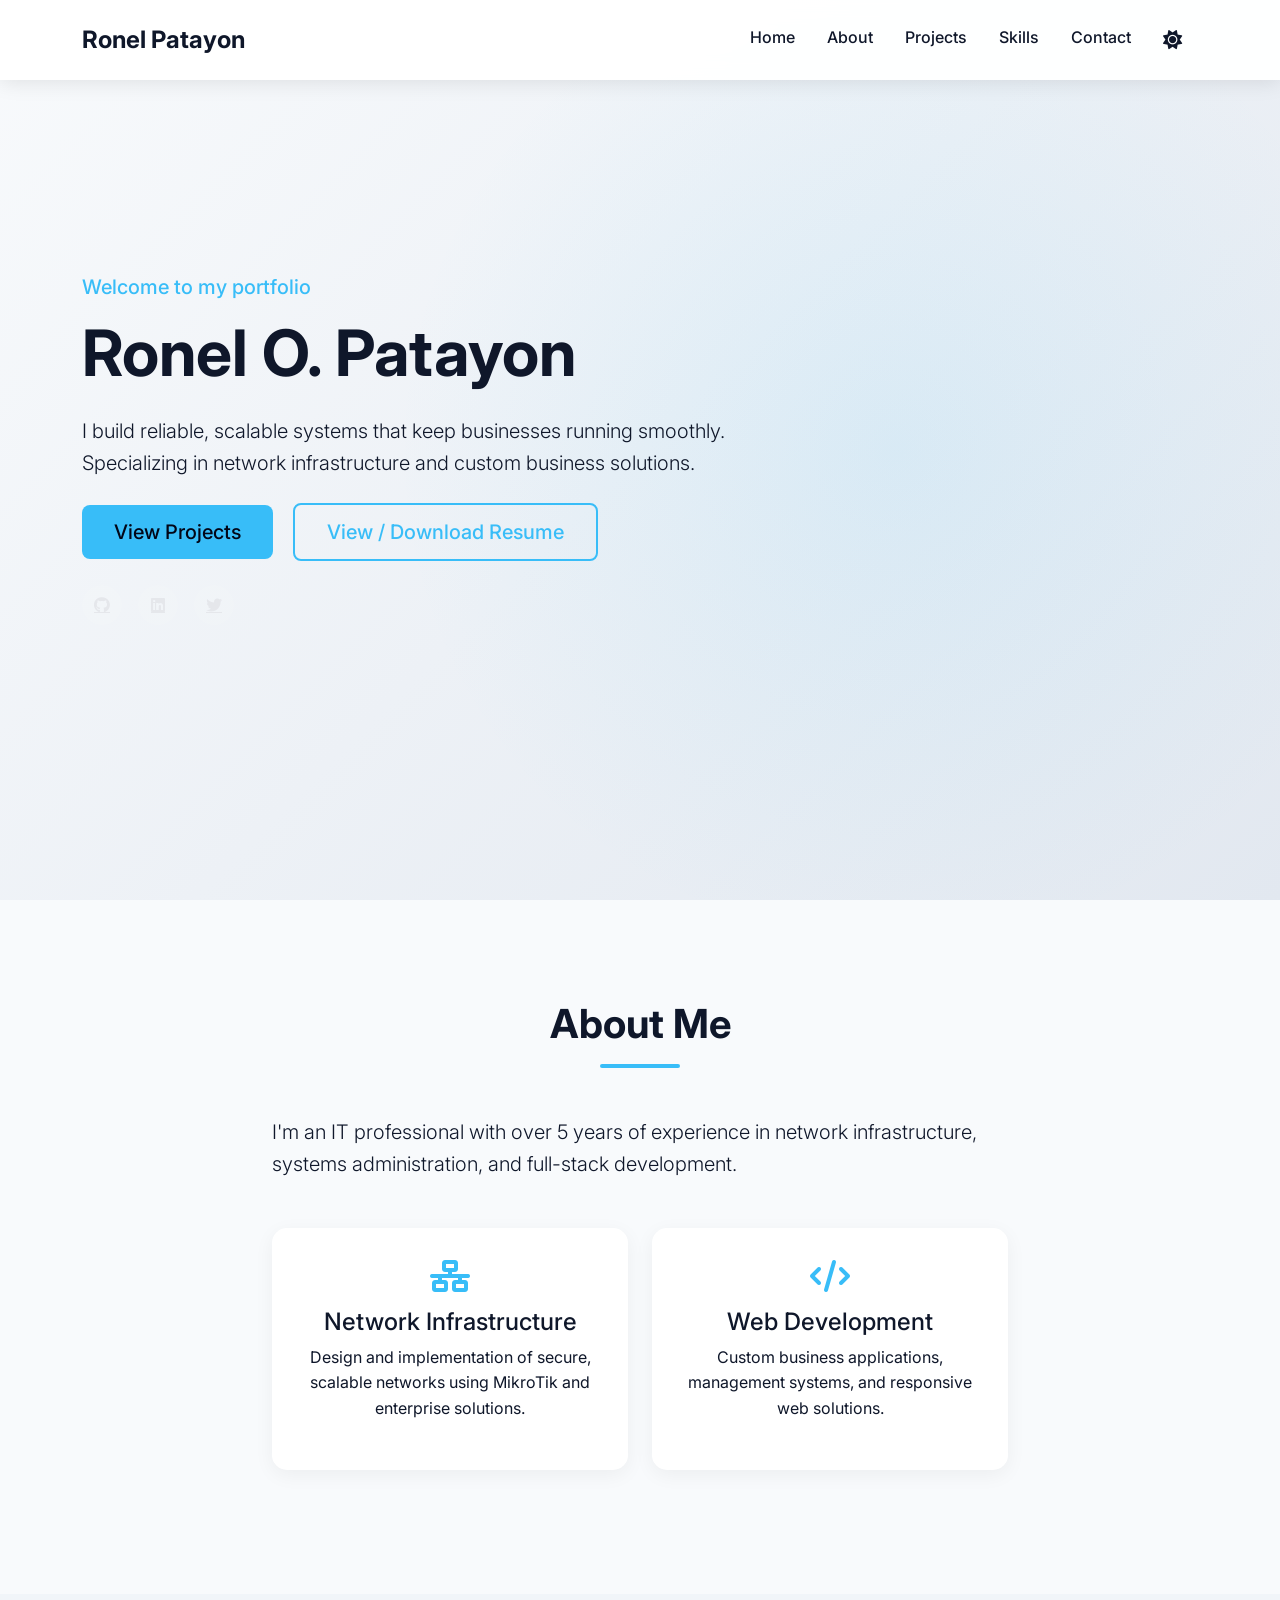
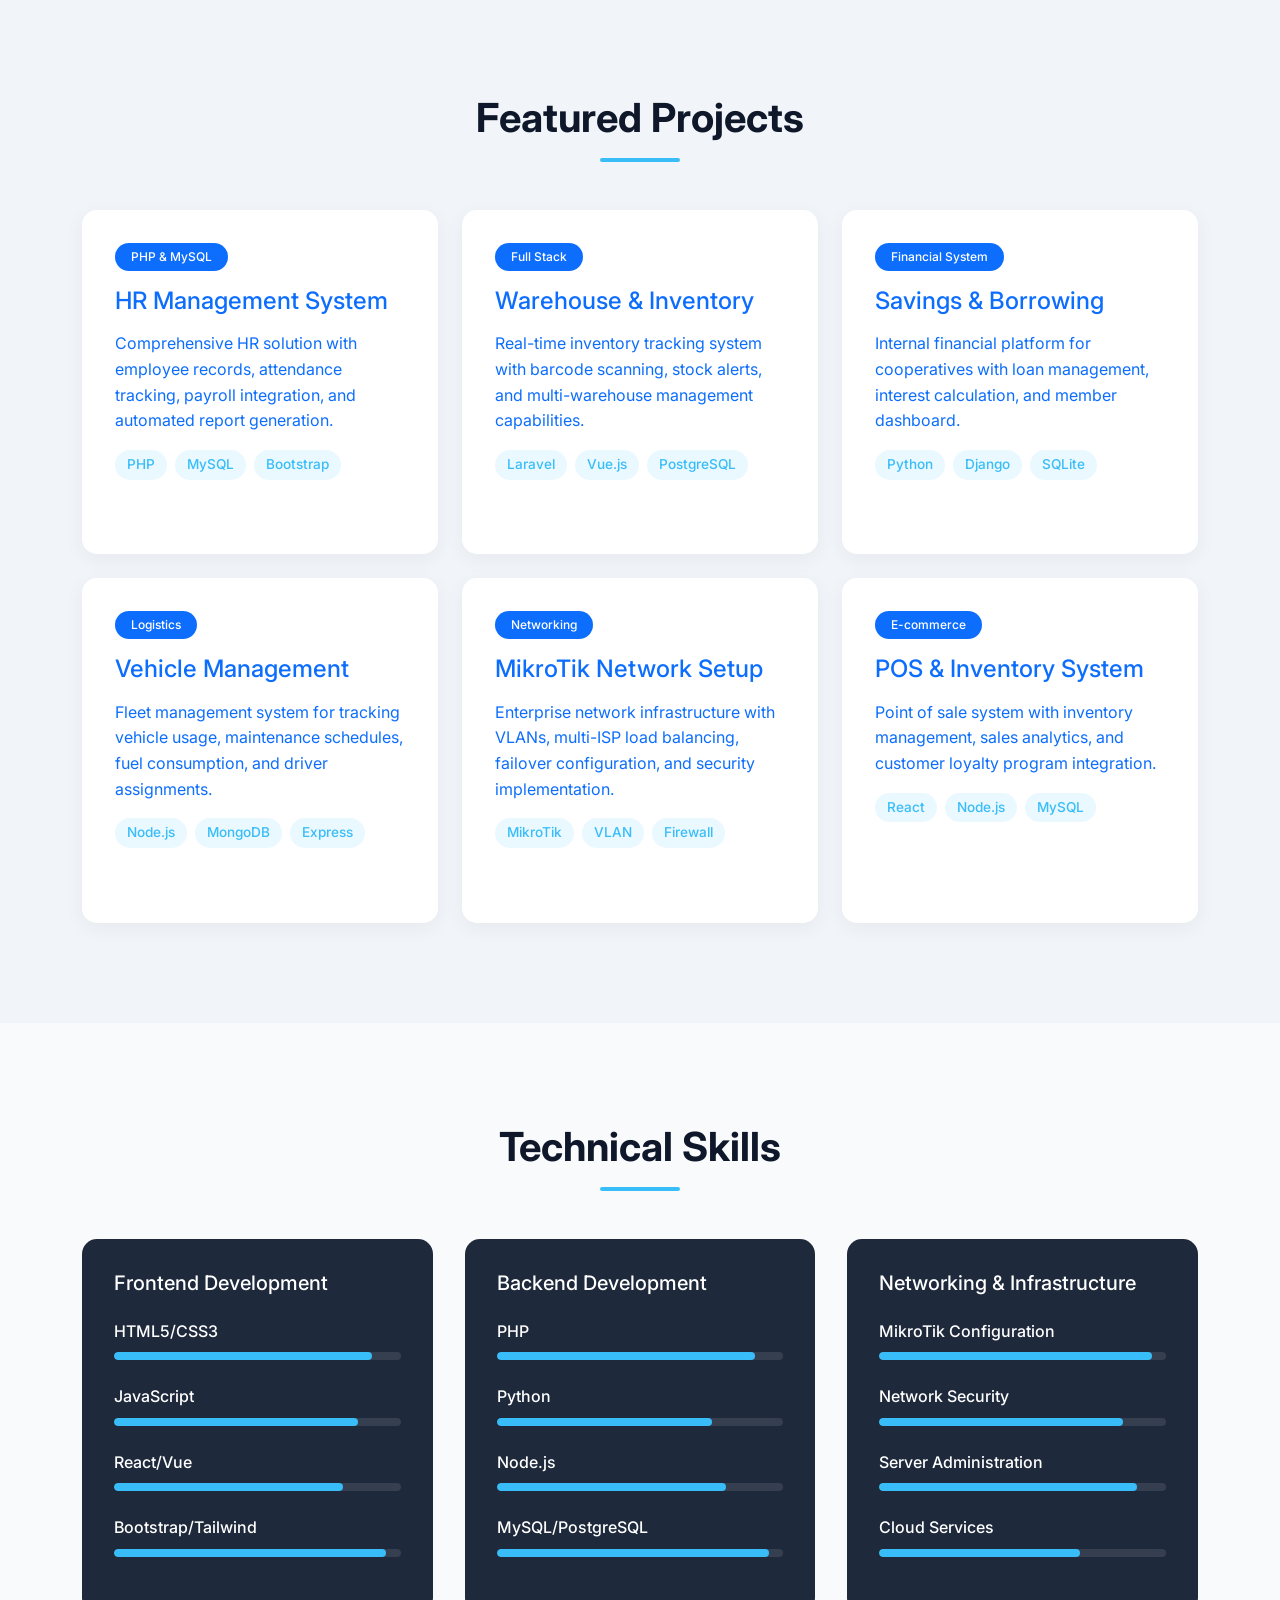
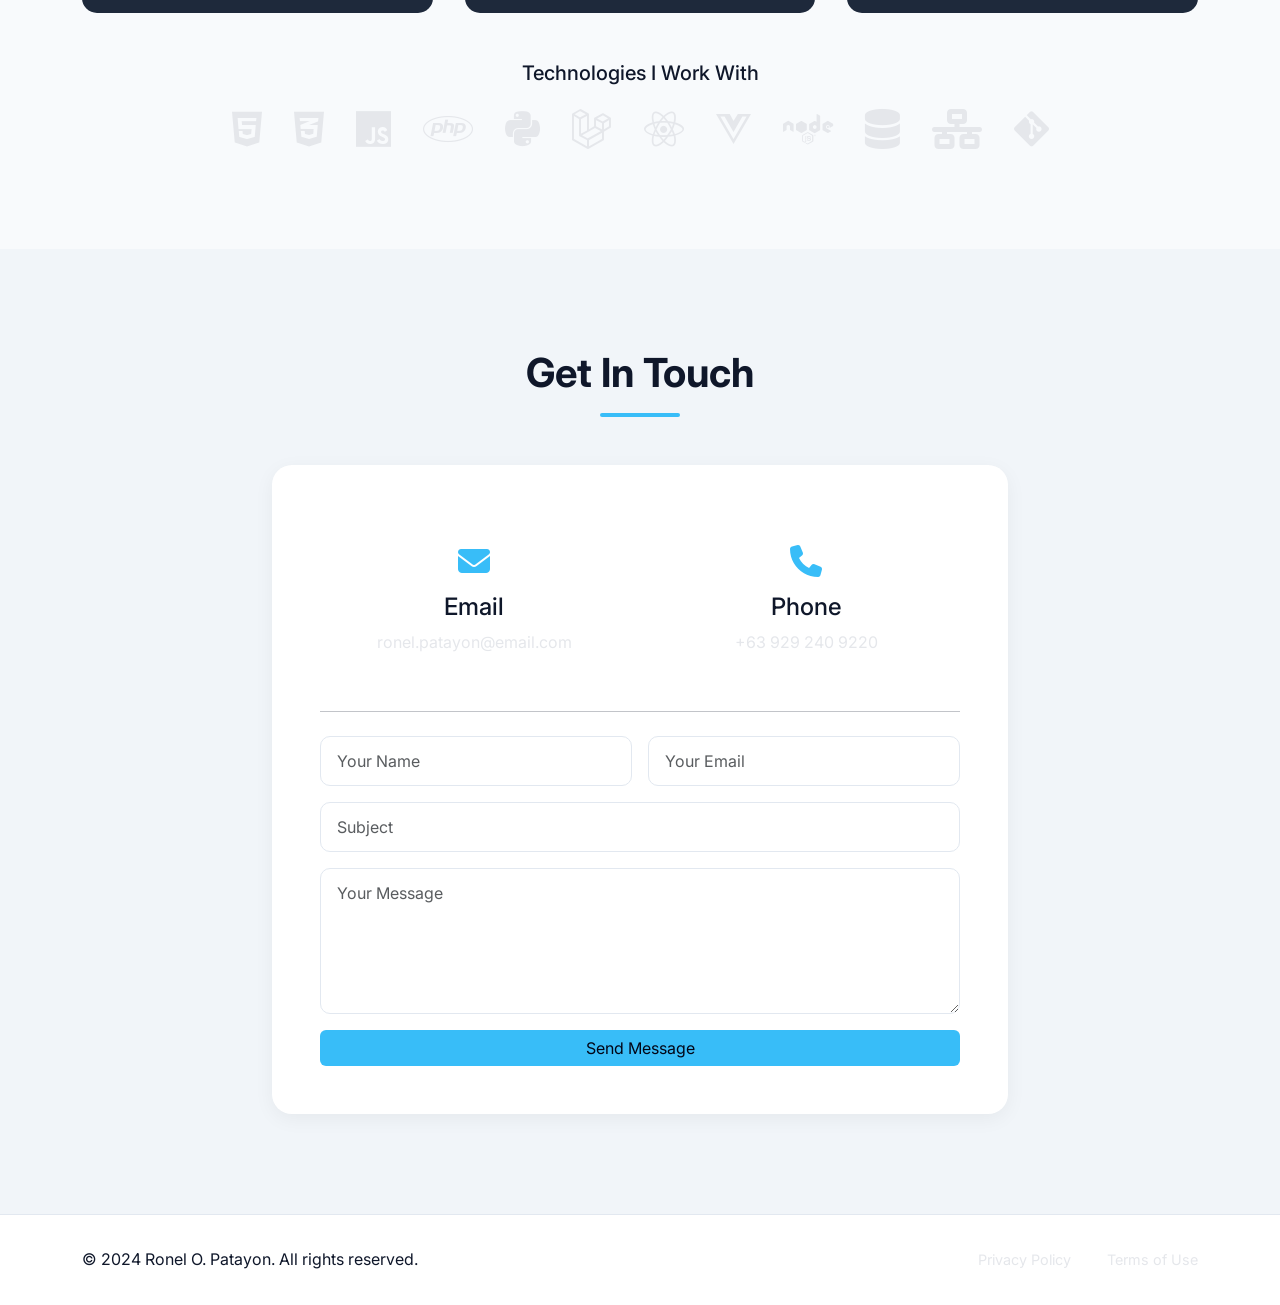
==== commit 8f4e284f: "Update index.html Adding downloadable Resume" ====
--- a/index.html
+++ b/index.html
@@ -59,7 +59,13 @@
           <p class="lead mb-4">I build reliable, scalable systems that keep businesses running smoothly. Specializing in network infrastructure and custom business solutions.</p>
           <div class="hero-buttons">
             <a href="#projects" class="btn btn-primary btn-lg me-3">View Projects</a>
-            <a href="#" class="btn btn-outline-primary btn-lg">Download Resume</a>
+           <a 
+              href="RONEL_PATAYON_RESUME.pdf" 
+              class="btn btn-outline-primary btn-lg" 
+              target="_blank"
+            >
+              View / Download Resume
+            </a> 
           </div>
           <div class="social-links mt-4">
             <a href="#" class="social-link"><i class="fab fa-github"></i></a>
--- a/css/style.css
+++ b/css/style.css
@@ -461,4 +461,27 @@
 
 ::-webkit-scrollbar-thumb:hover {
   background: var(--primary-dark);
-}
+}/* For clickable project cards */
+a.text-decoration-none {
+  display: block;
+  height: 100%;
+}
+
+a.text-decoration-none:hover .project-card {
+  transform: translateY(-10px);
+  box-shadow: 0 20px 40px rgba(56, 189, 248, 0.2);
+  border-color: var(--primary-color);
+}
+
+.project-link {
+  opacity: 0;
+  transform: translateY(10px);
+  transition: var(--transition);
+}
+
+.project-card:hover .project-link {
+  opacity: 1;
+  transform: translateY(0);
+}
+
+/* For button approach - already styled in existing CSS */
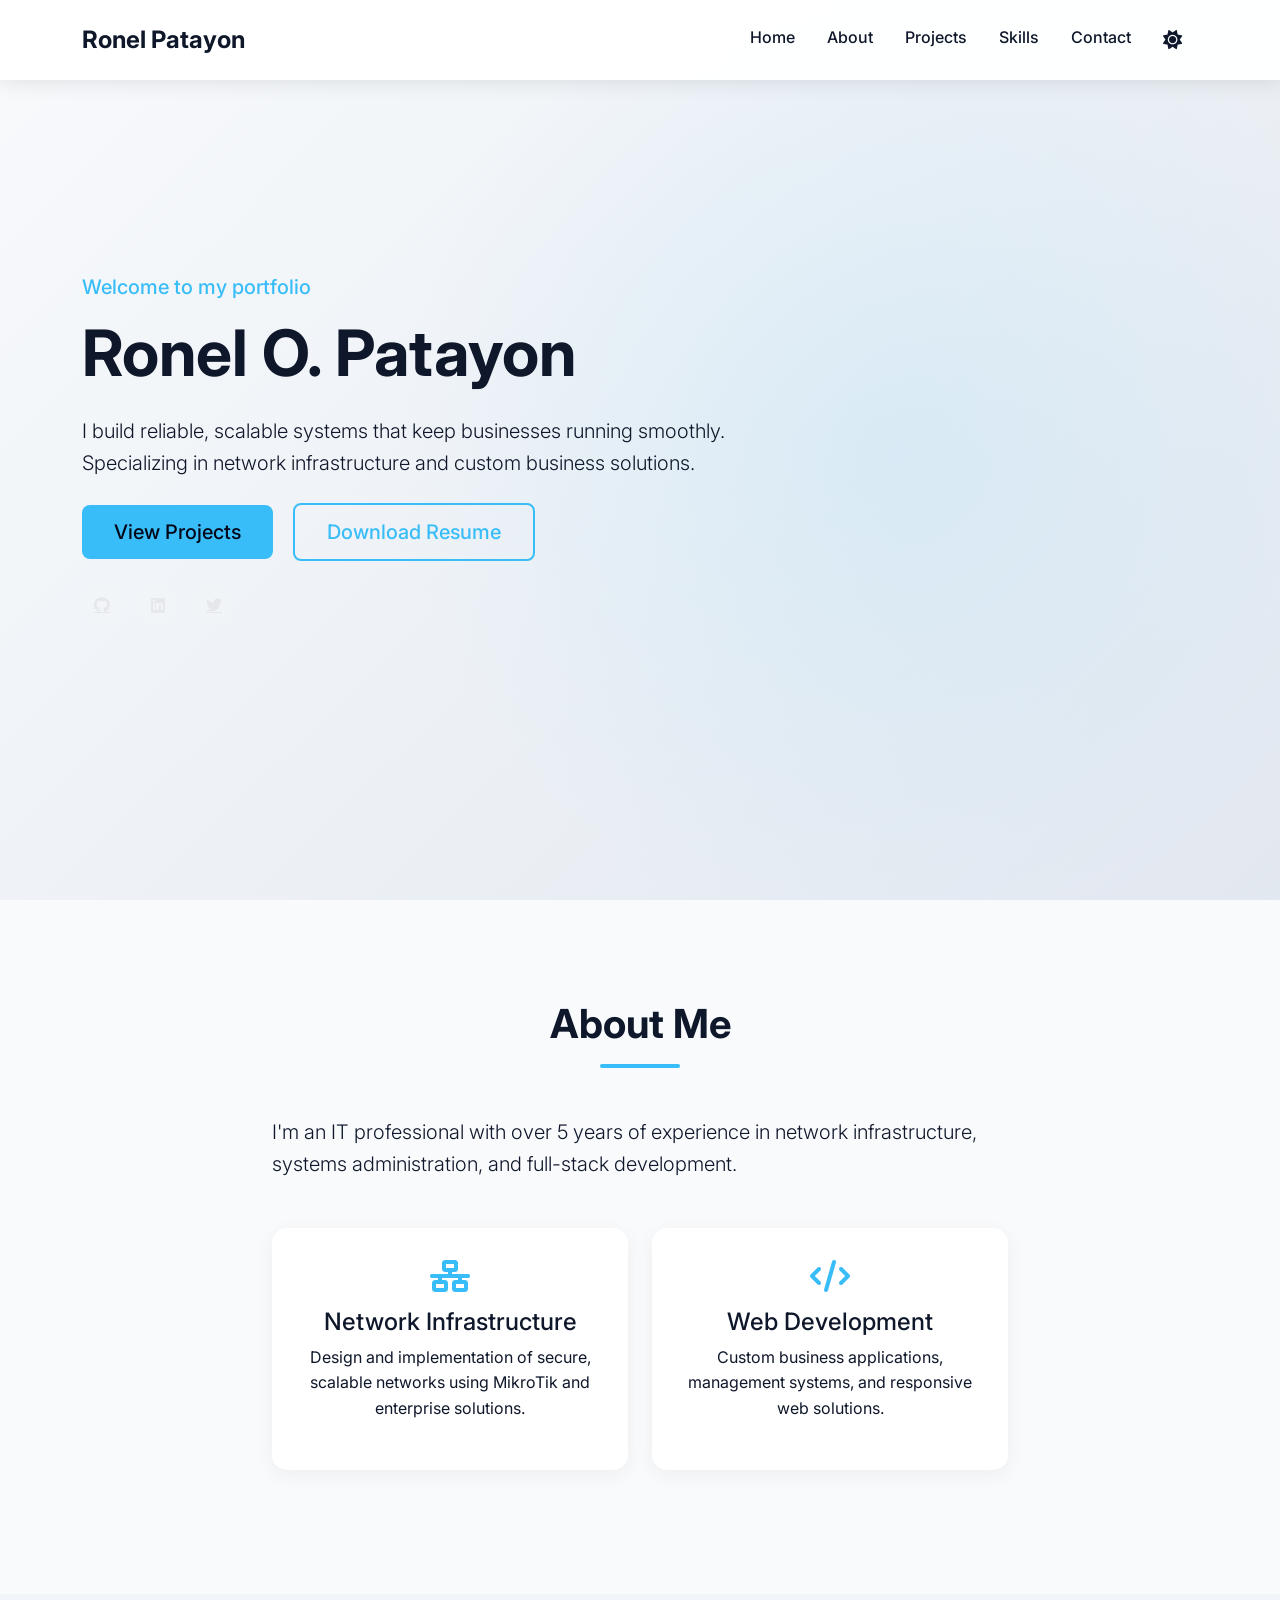
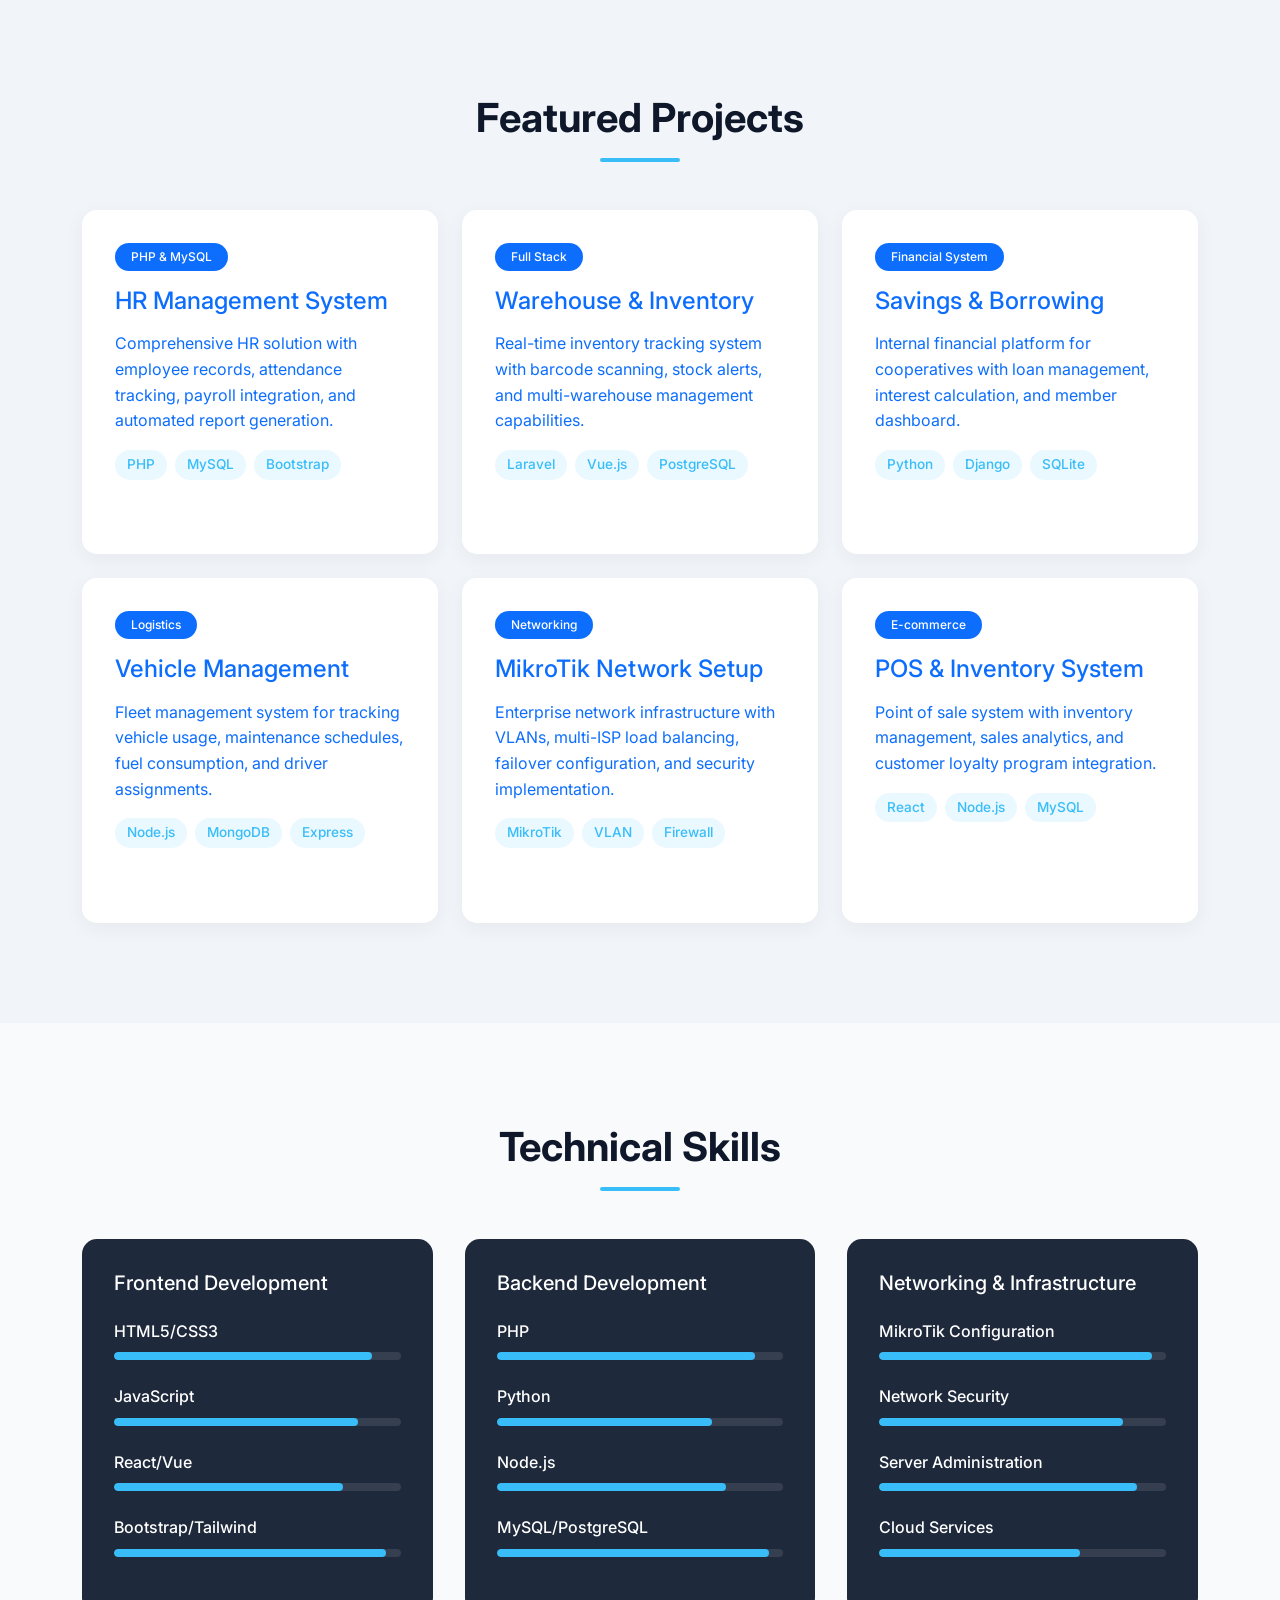
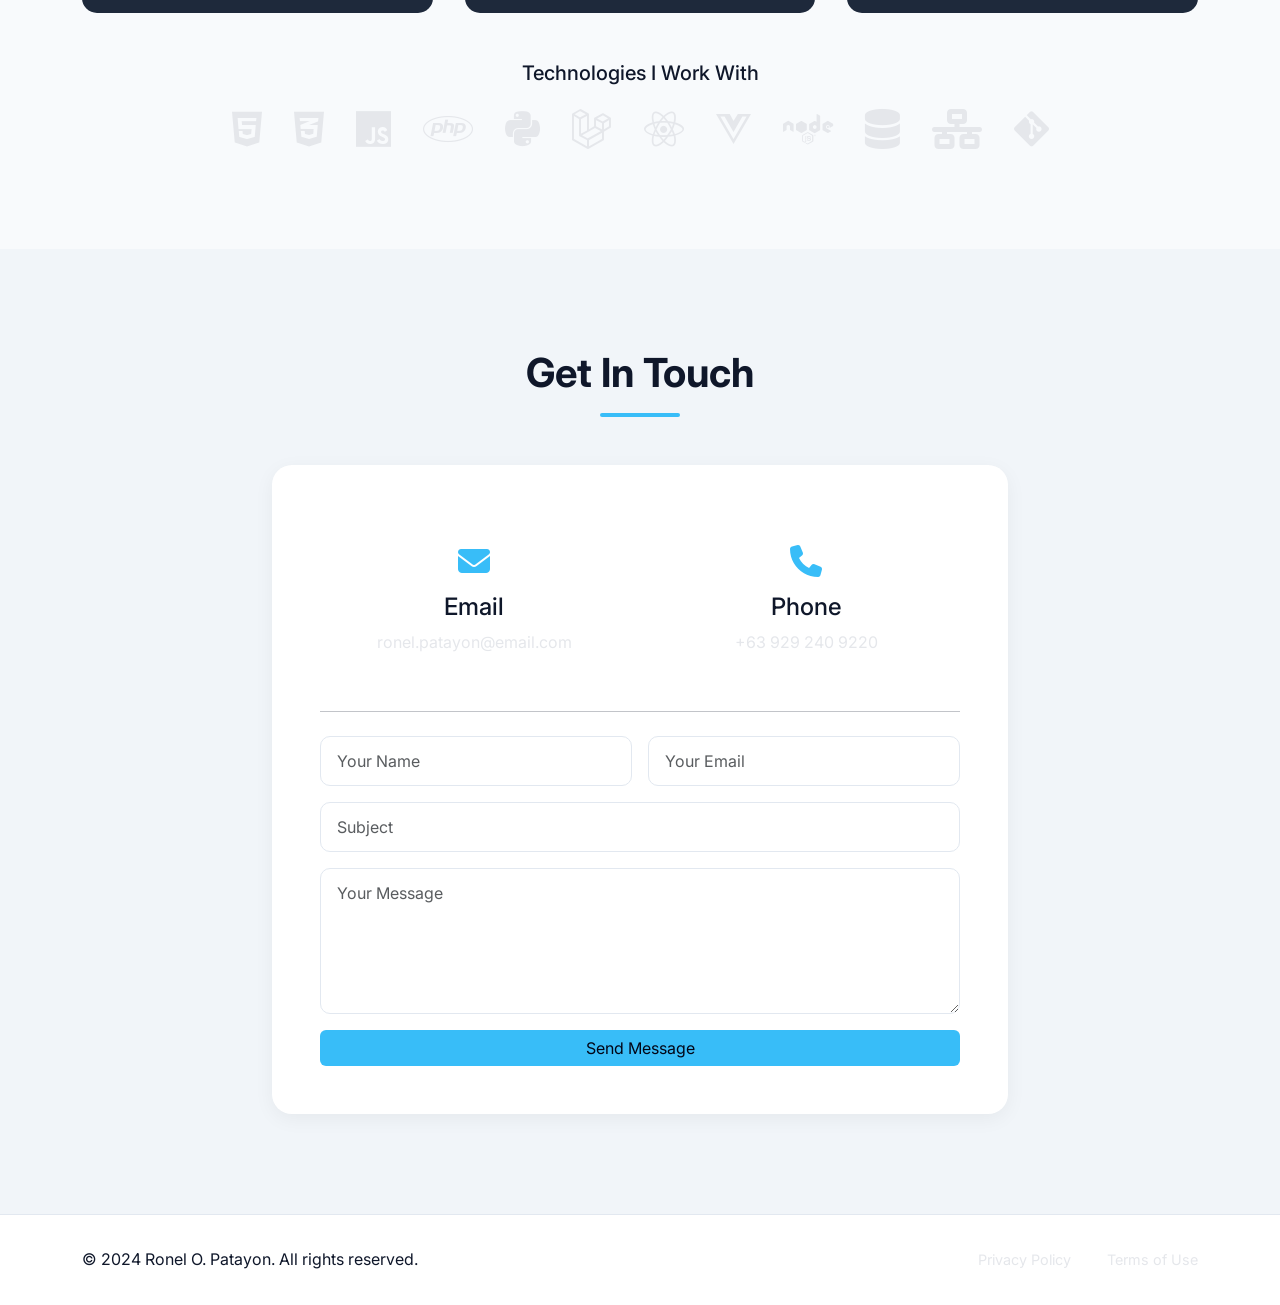
==== commit c487bd22: "Update index.html UPdate Download resume file location" ====
--- a/index.html
+++ b/index.html
@@ -59,13 +59,11 @@
           <p class="lead mb-4">I build reliable, scalable systems that keep businesses running smoothly. Specializing in network infrastructure and custom business solutions.</p>
           <div class="hero-buttons">
             <a href="#projects" class="btn btn-primary btn-lg me-3">View Projects</a>
-           <a 
-              href="RONEL_PATAYON_RESUME.pdf" 
-              class="btn btn-outline-primary btn-lg" 
-              target="_blank"
-            >
-              View / Download Resume
-            </a> 
+          <a href="./RONEL_PATAYON_RESUME.pdf"
+   class="btn btn-outline-primary btn-lg"
+   download>
+  Download Resume
+</a> 
           </div>
           <div class="social-links mt-4">
             <a href="#" class="social-link"><i class="fab fa-github"></i></a>
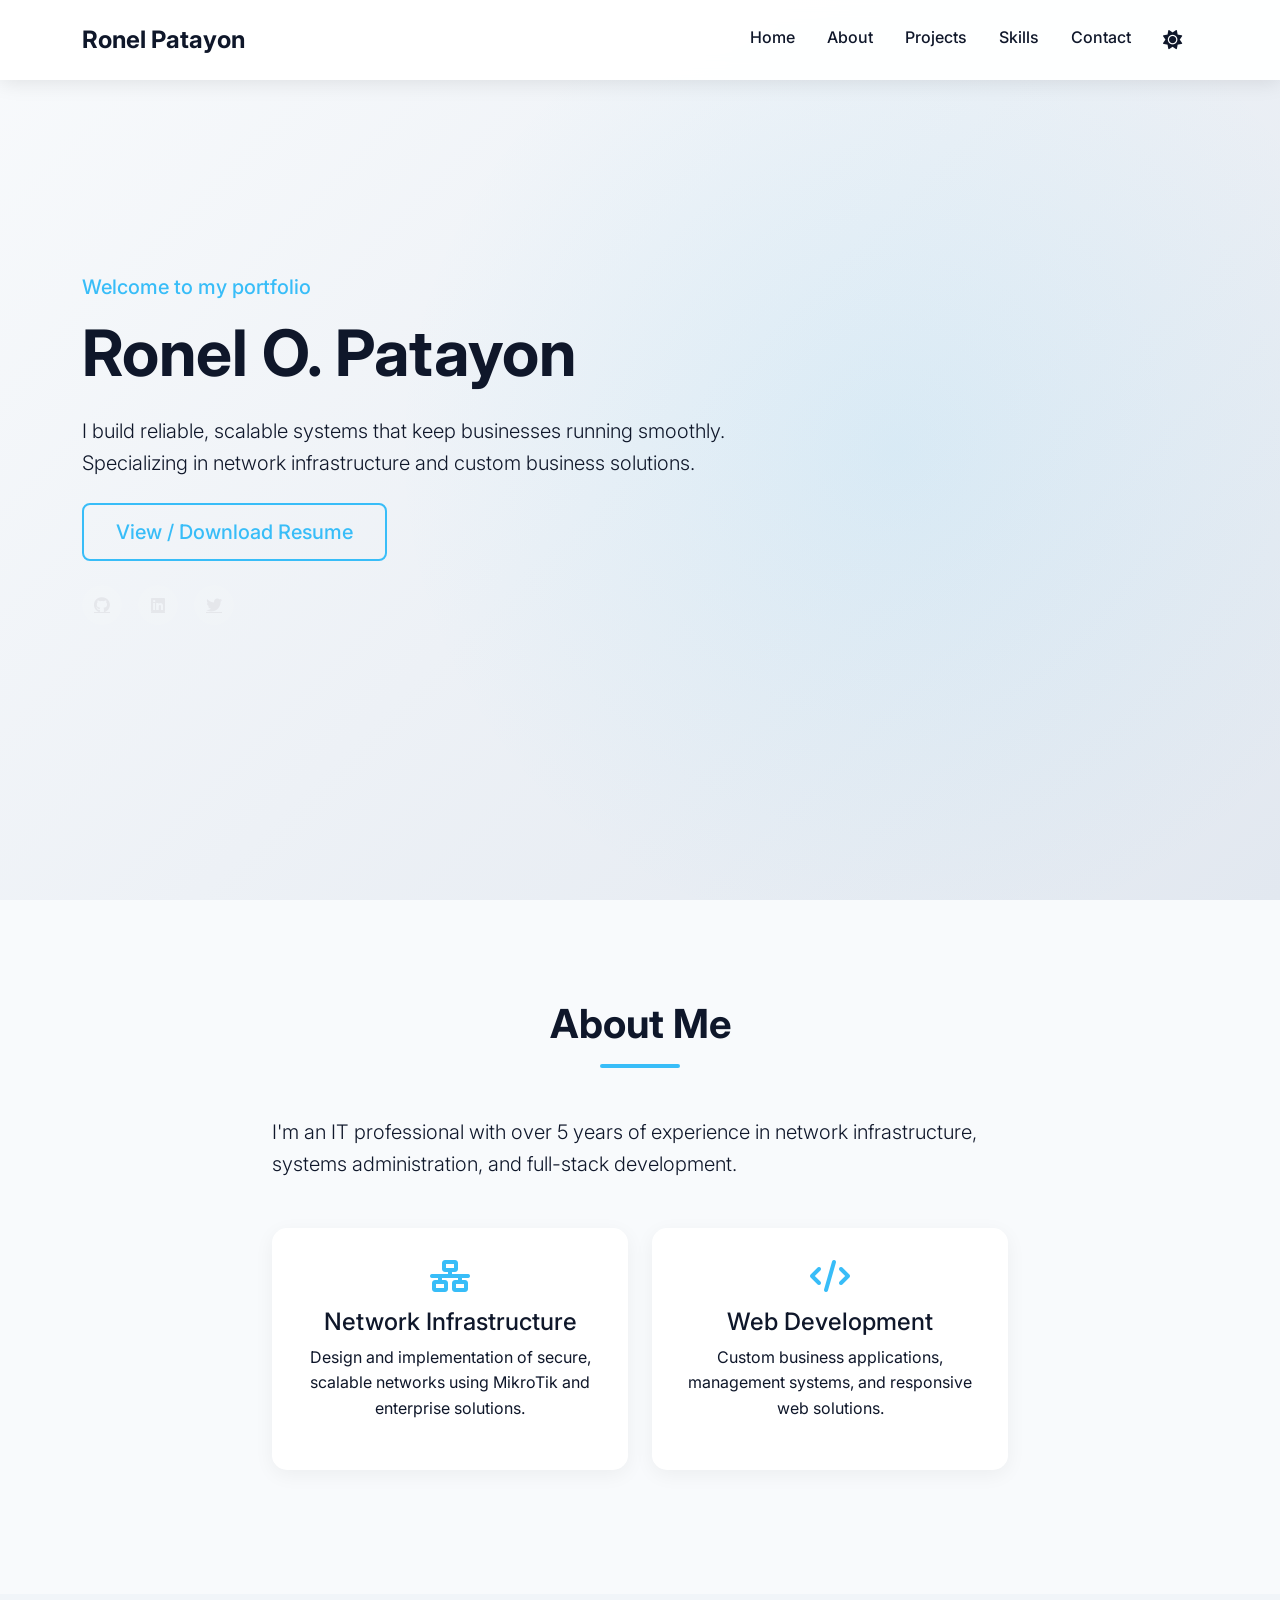
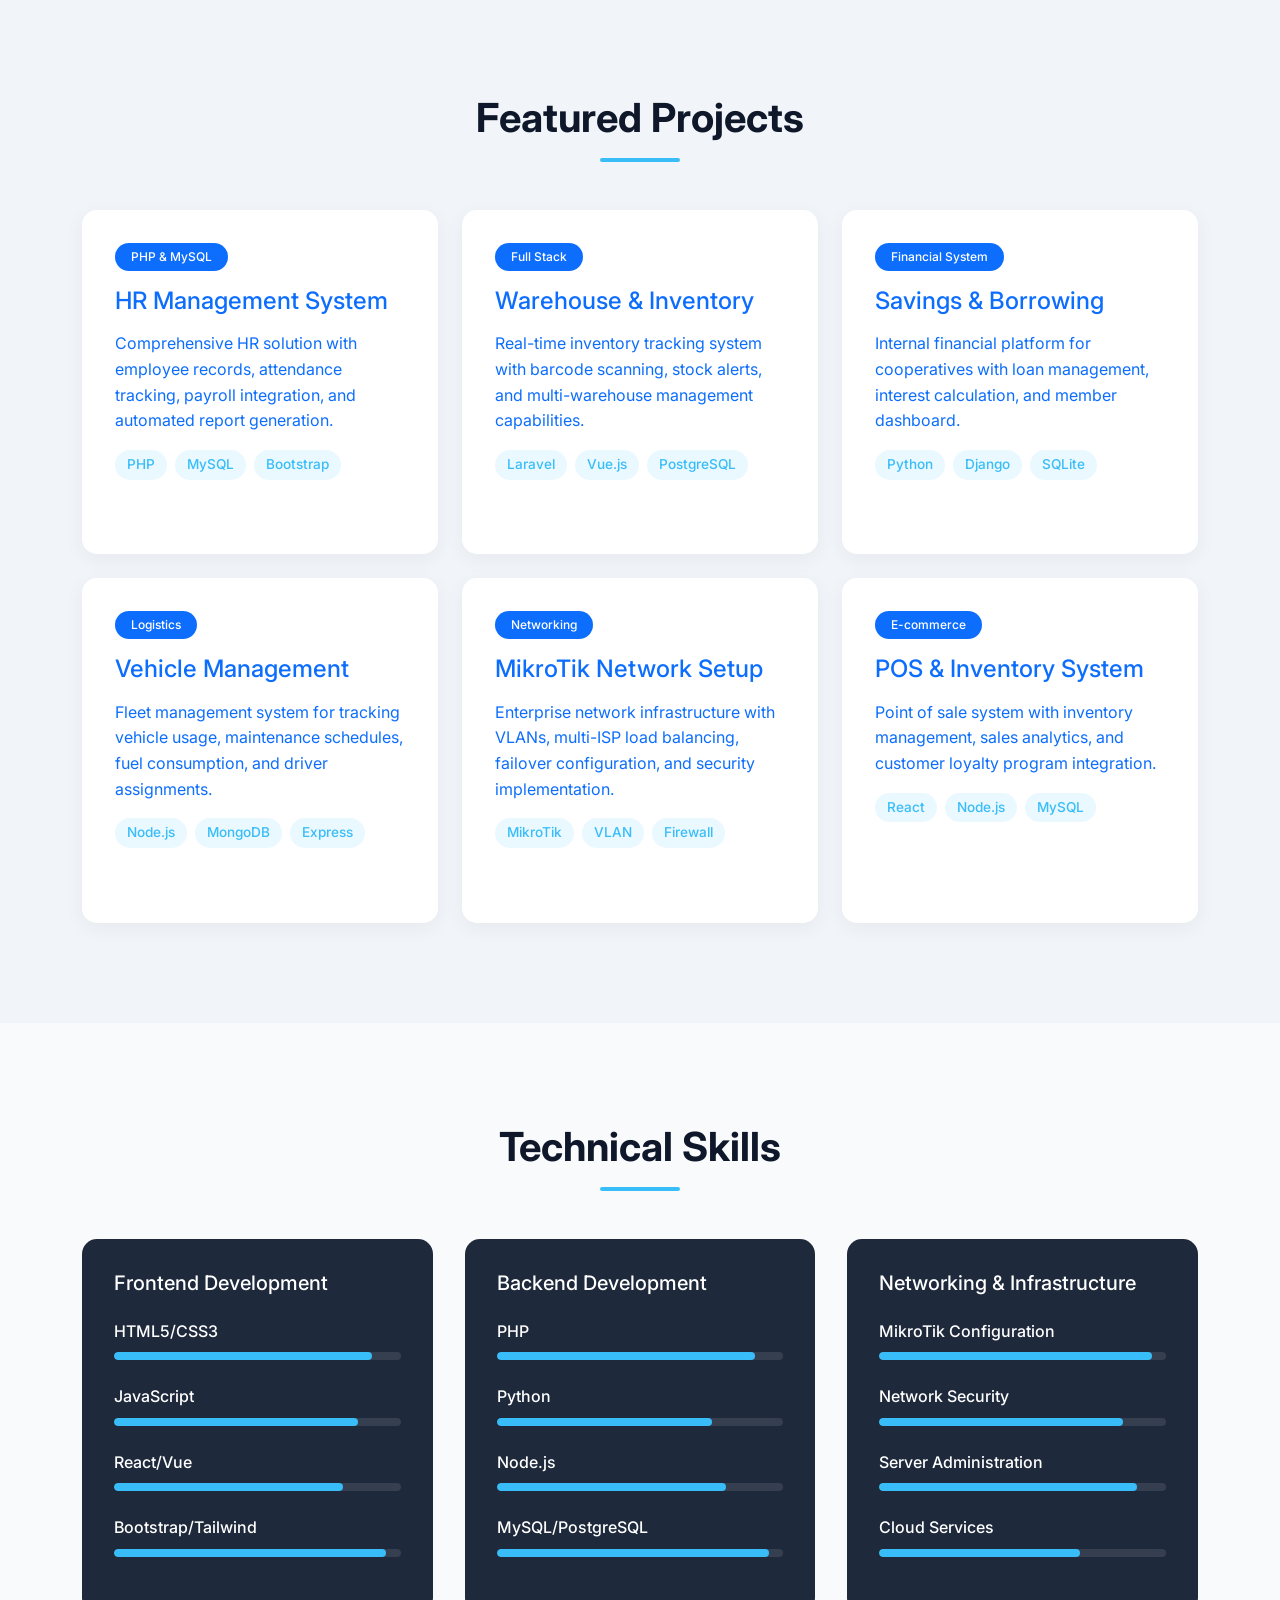
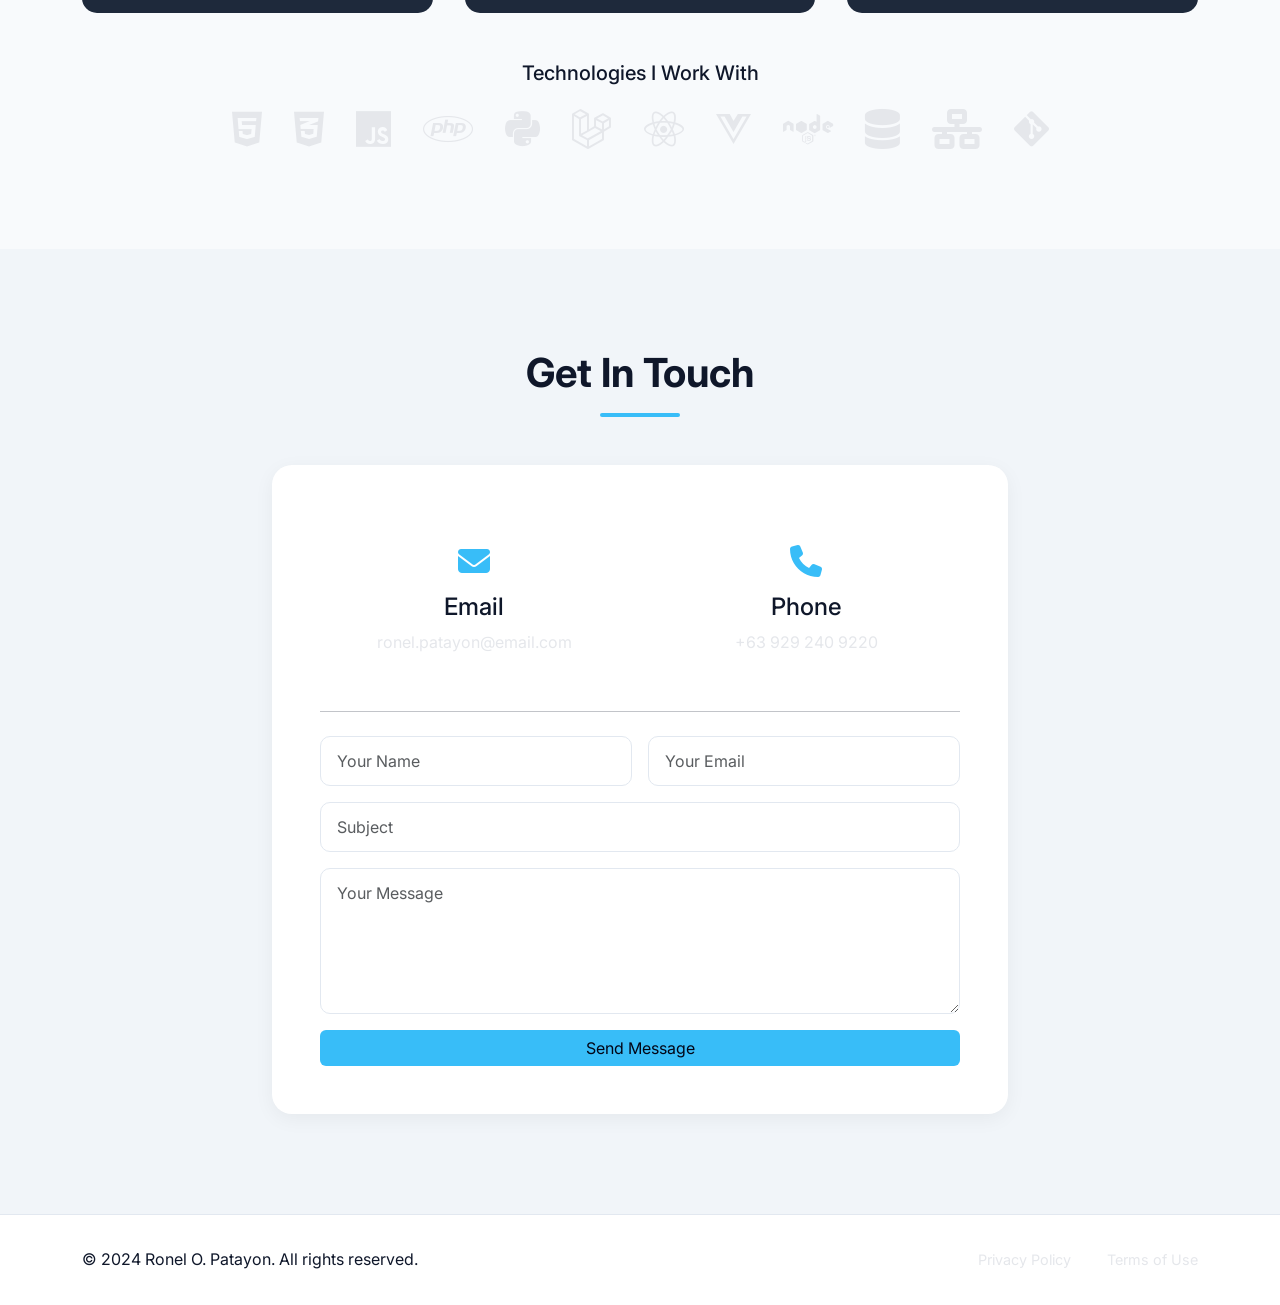
==== commit 7a4b3fcf: "Update index.html Upload resume file name" ====
--- a/index.html
+++ b/index.html
@@ -58,12 +58,13 @@
           <h2 class="h3 text-secondary mb-4">IT Administrator | Systems & Web Developer</h2>
           <p class="lead mb-4">I build reliable, scalable systems that keep businesses running smoothly. Specializing in network infrastructure and custom business solutions.</p>
           <div class="hero-buttons">
-            <a href="#projects" class="btn btn-primary btn-lg me-3">View Projects</a>
-          <a href="./RONEL_PATAYON_RESUME.pdf"
-   class="btn btn-outline-primary btn-lg"
-   download>
-  Download Resume
-</a> 
+           <a 
+  href="RONEL_PATAYON_RESUME.pdf" 
+  class="btn btn-outline-primary btn-lg" 
+  target="_blank"
+>
+  View / Download Resume
+</a>
           </div>
           <div class="social-links mt-4">
             <a href="#" class="social-link"><i class="fab fa-github"></i></a>
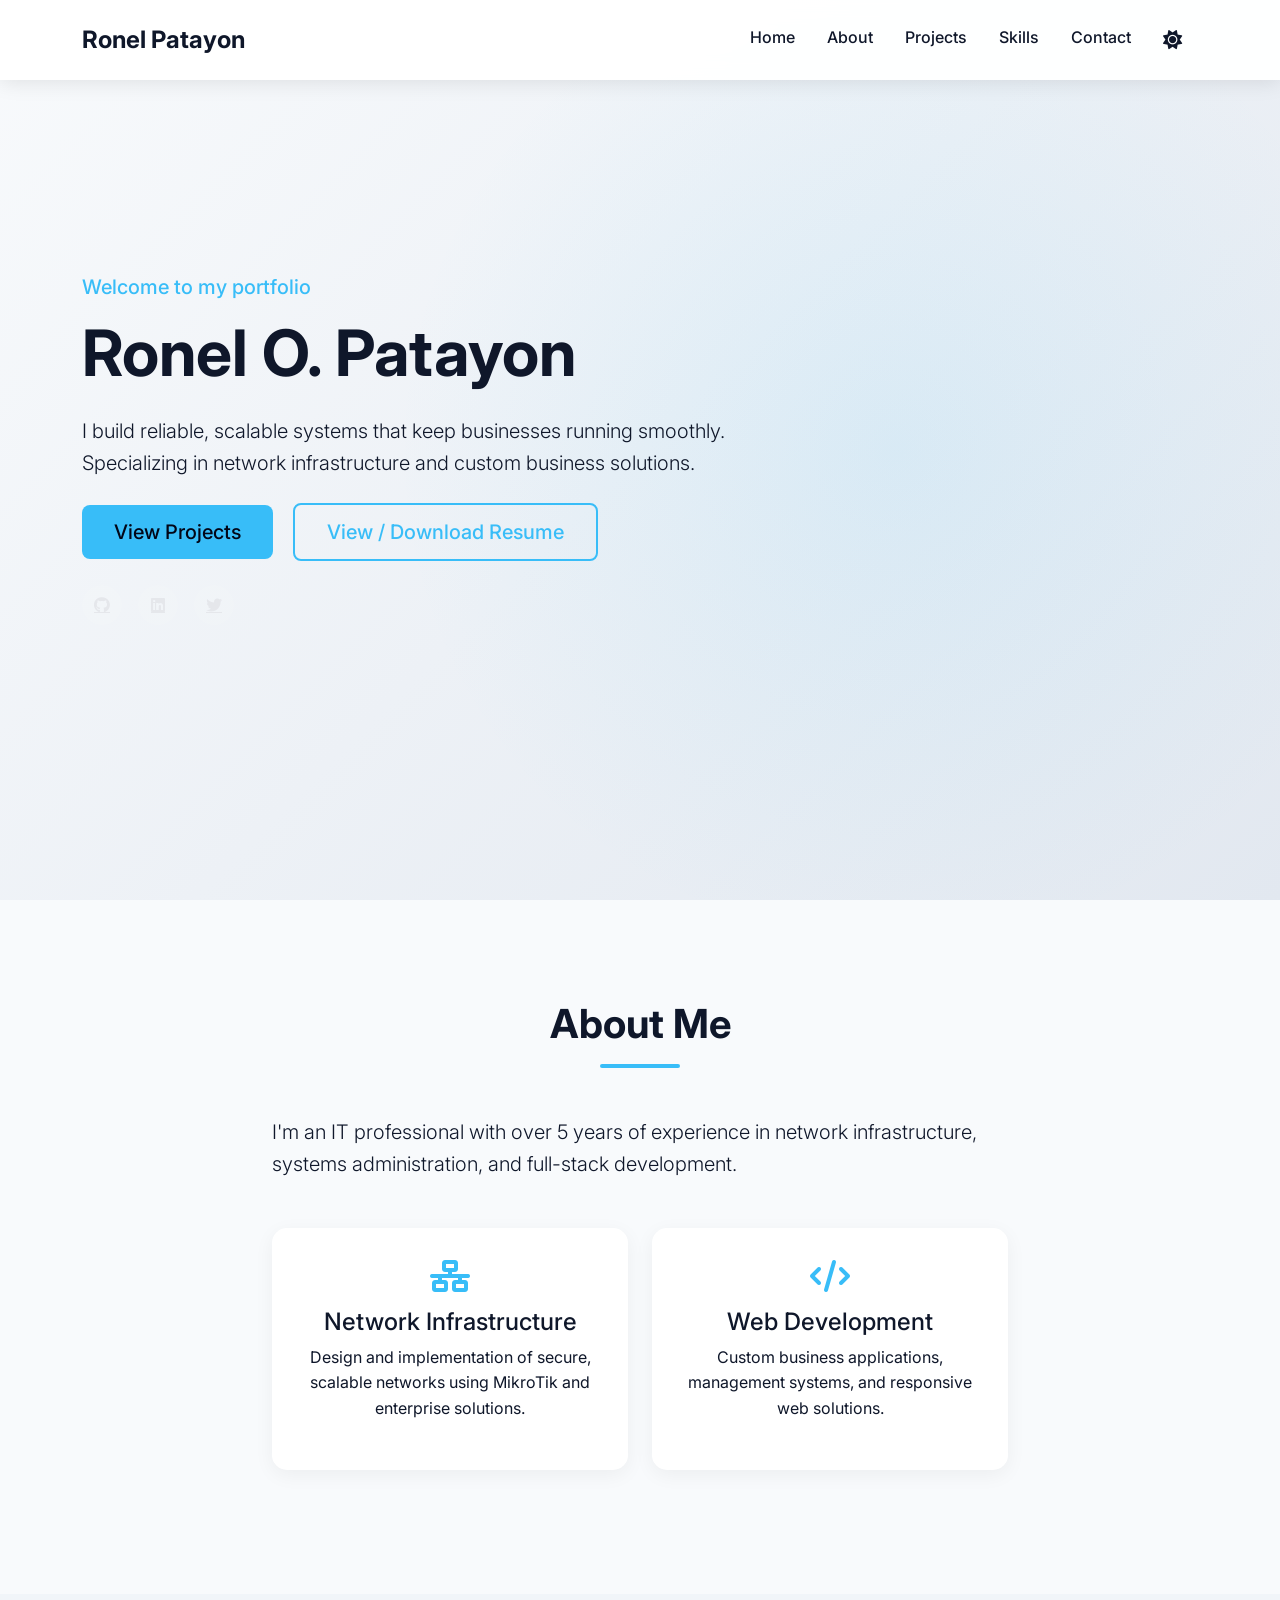
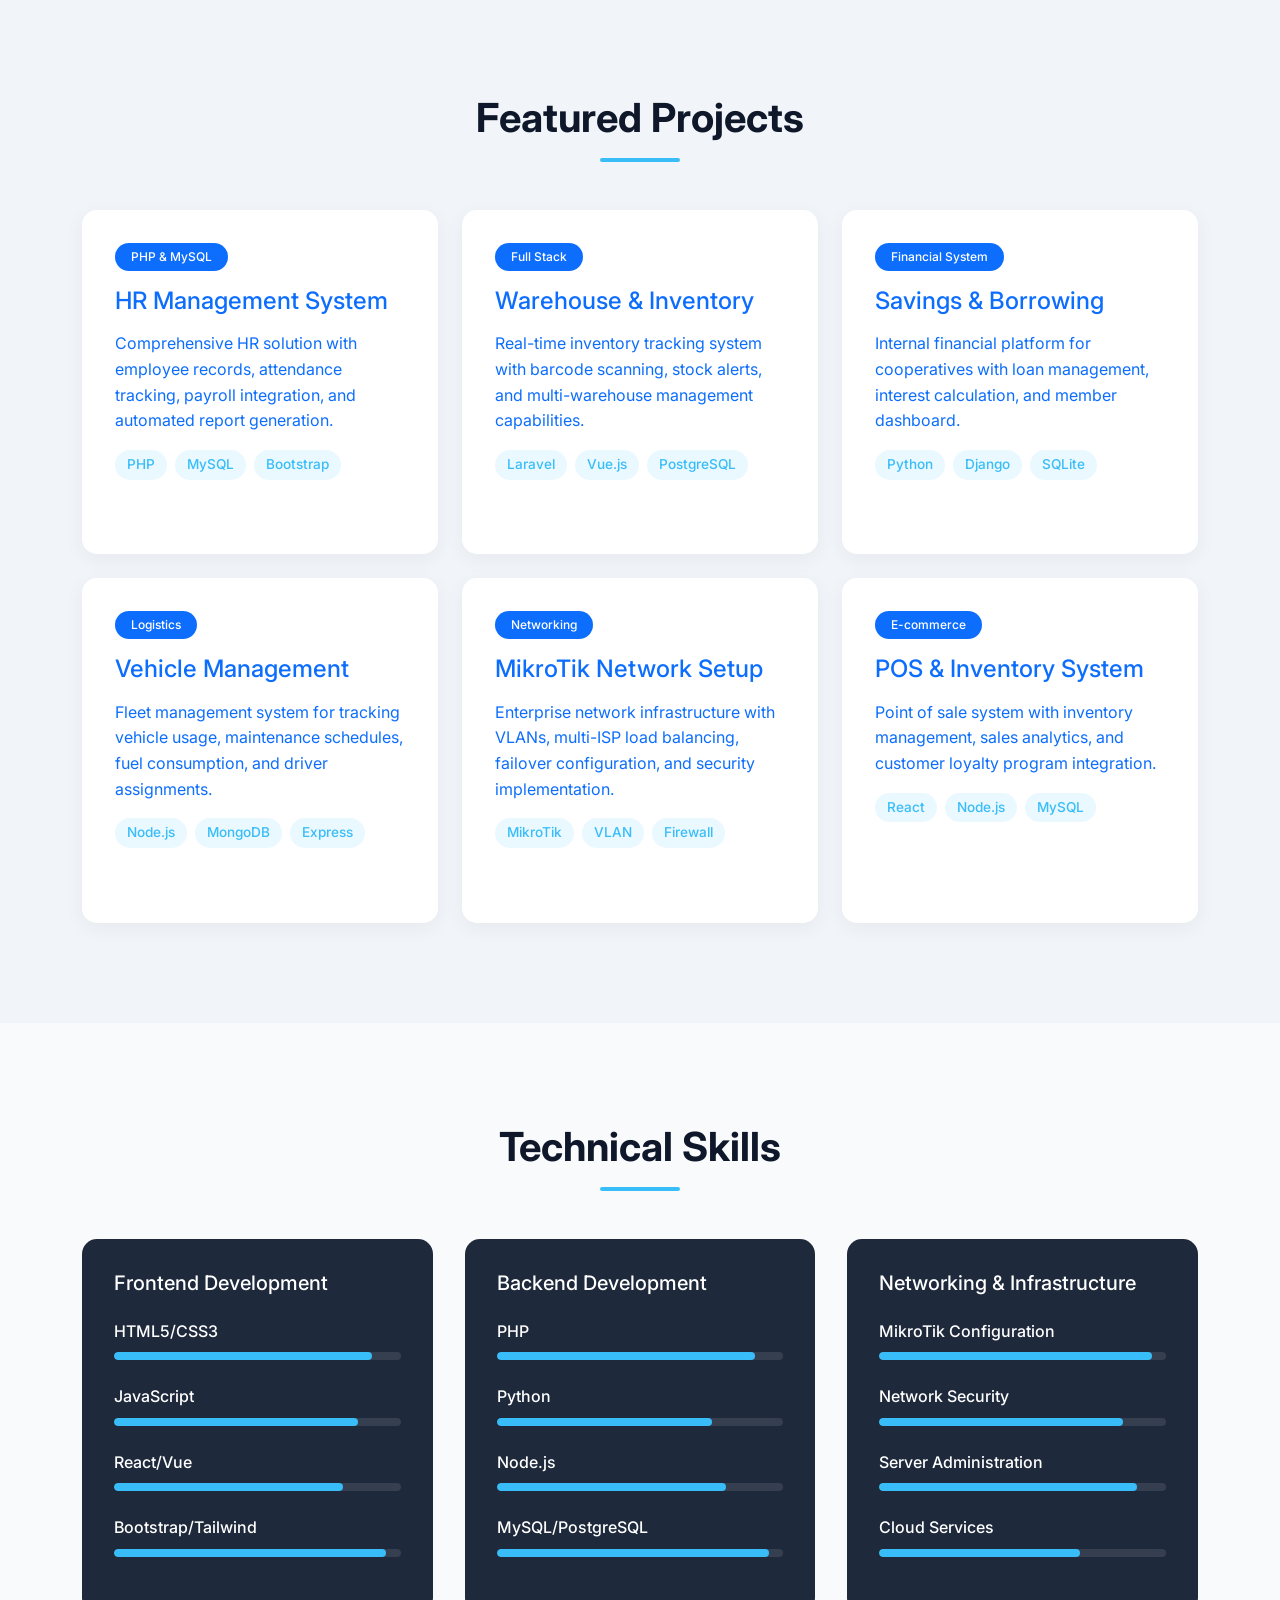
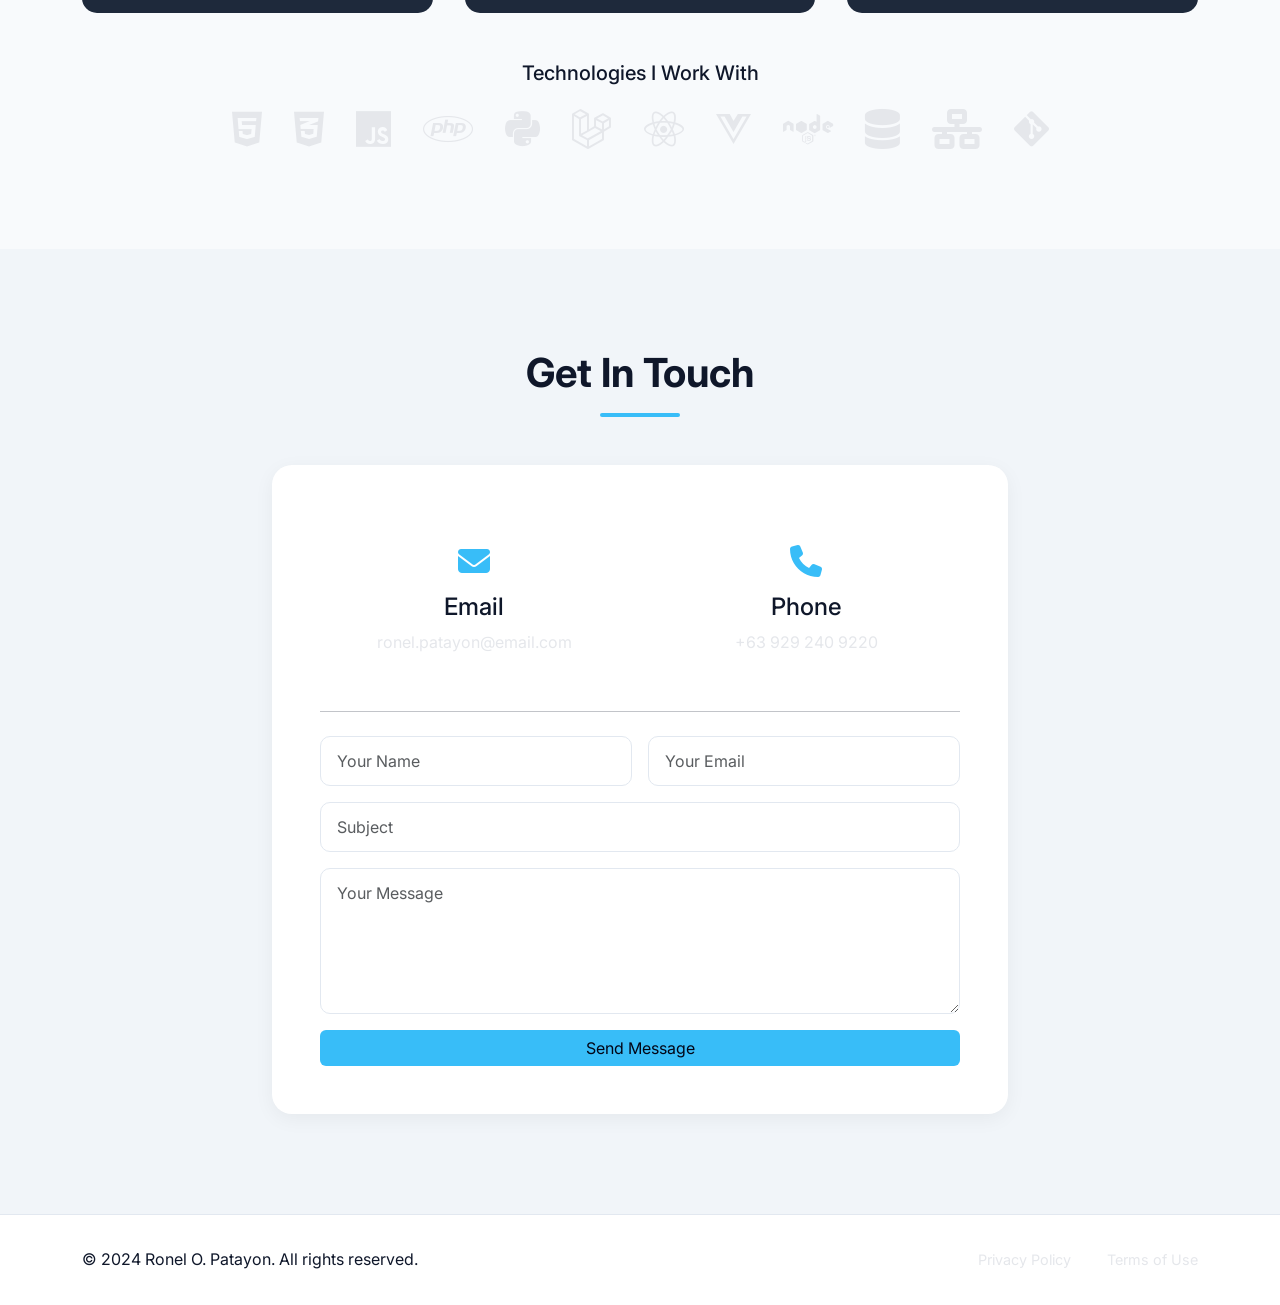
==== commit 04f1bace: "Update index.html Add the View project Button" ====
--- a/index.html
+++ b/index.html
@@ -58,6 +58,7 @@
           <h2 class="h3 text-secondary mb-4">IT Administrator | Systems & Web Developer</h2>
           <p class="lead mb-4">I build reliable, scalable systems that keep businesses running smoothly. Specializing in network infrastructure and custom business solutions.</p>
           <div class="hero-buttons">
+             <a href="#projects" class="btn btn-primary btn-lg me-3">View Projects</a>
            <a 
   href="RONEL_PATAYON_RESUME.pdf" 
   class="btn btn-outline-primary btn-lg" 
